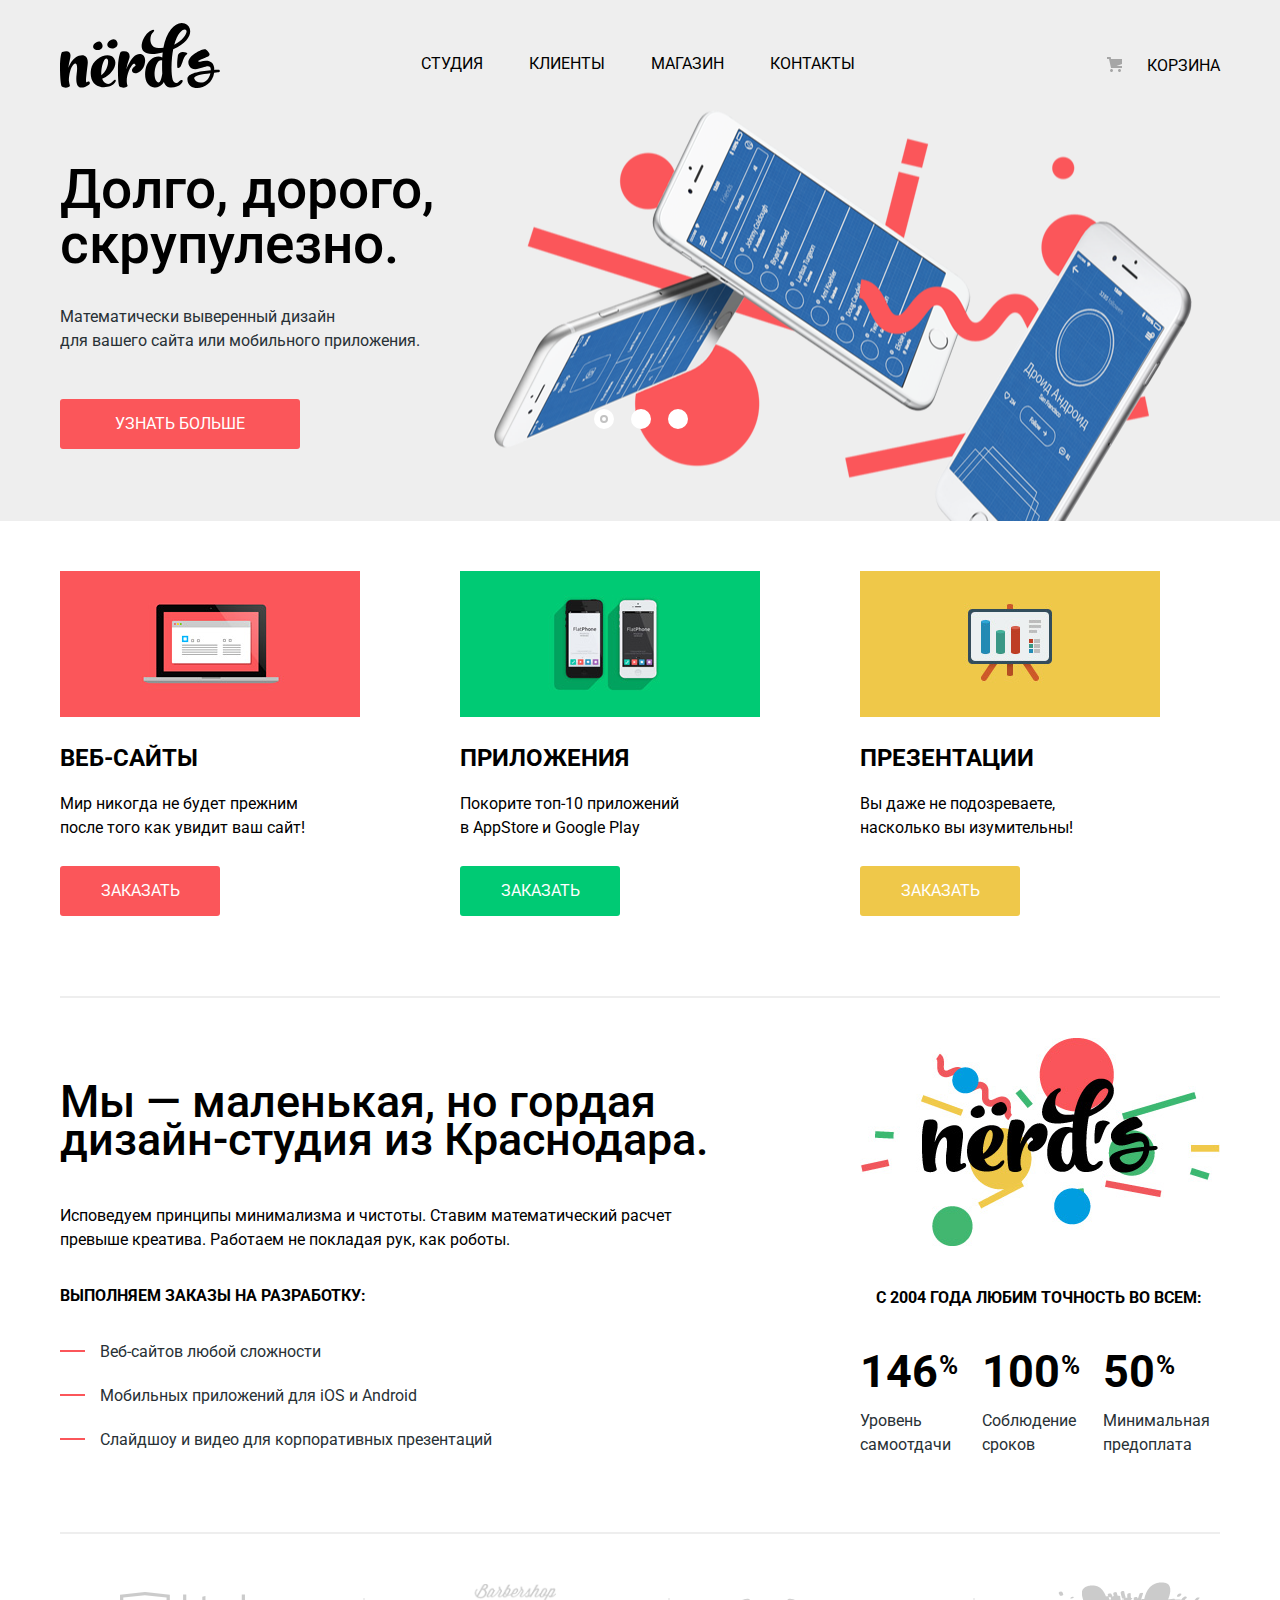
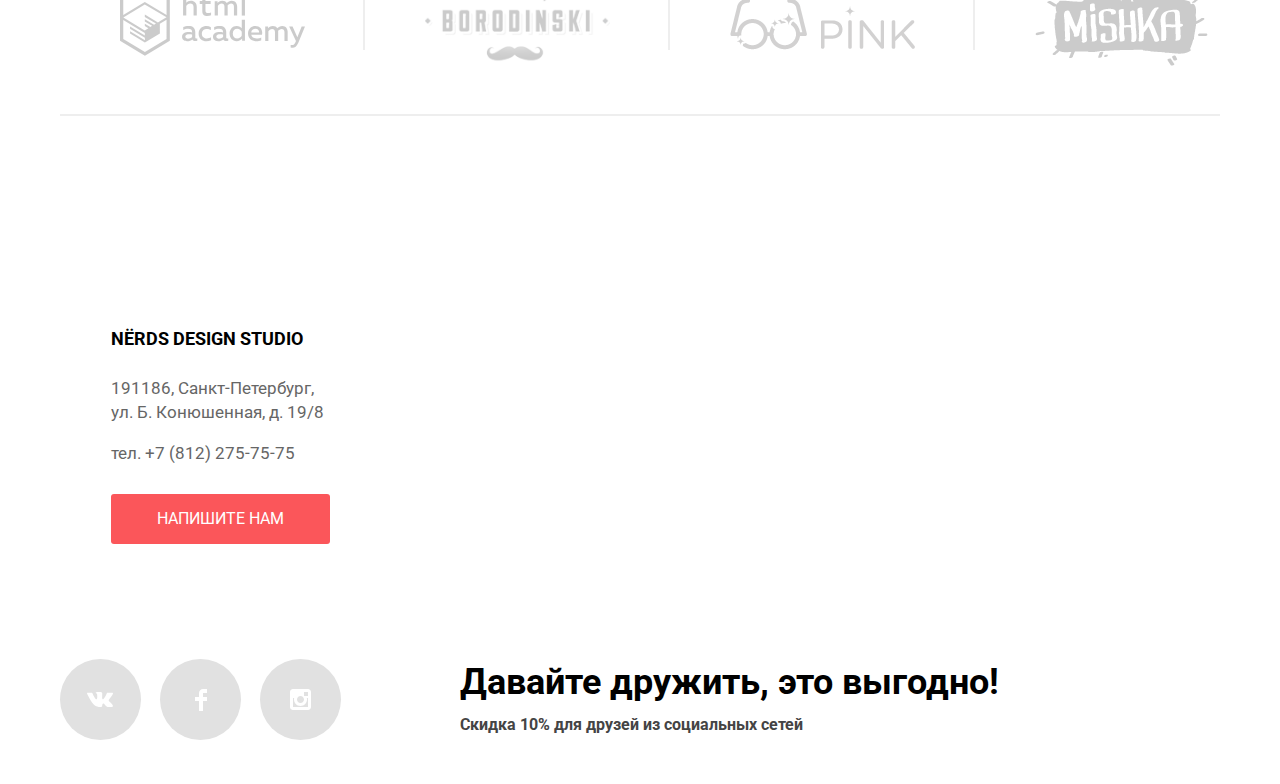
==== index.html @ c296d17d "доп правки" ====
<!DOCTYPE html>
<html class="page" lang="ru">
   <head>
      <meta charset="utf-8">
      <meta name="viewport" content="width=device-width, initial-scale=1.0">
      <title>HTML Academy: Нёрдс</title>
      <link href="https://fonts.googleapis.com/css2?family=Roboto:wght@400;700&display=swap" rel="stylesheet">
      <link href="./css/normalize.css" rel="stylesheet">
      <link href="./css/style.css" rel="stylesheet">
   </head>
   <body class="page-body">
      <main class="main">
         <header class="header">
            <div class="header-wrapper">
               <nav class="main-navigation">
                  <a class="main-navigation-logo">
                  <img src="./img/nerds-logo.svg" width="160" height="65" alt="Логотип nerds">
                  </a>
                  <ul class="main-navigation-list">
                     <li class="main-navigation-list__item"><a href="#">Студия</a></li>
                     <li class="main-navigation-list__item"><a href="#">Клиенты</a></li>
                     <li class="main-navigation-list__item"><a href="catalog.html">Магазин</a></li>
                     <li class="main-navigation-list__item"><a href="#">Контакты</a></li>
                  </ul>
                  <div class="main-navigation-basket">
                     <a class="basket-logo" href="#">Корзина</a>
                  </div>
               </nav>
               <div class="slider">
						<input type="radio" id="btn-1" name="toggle" checked>
						<input type="radio" id="btn-2" name="toggle">
						<input type="radio" id="btn-3" name="toggle">
						<div class="slider-controls">
							<label for="btn-1"></label>
							<label for="btn-2"></label>
							<label for="btn-3"></label>
						</div>
						<div class="slides">
							<div class="slide">
								<div class="slide-text">
									<h1>Долго, дорого, скрупулезно.</h1>
									<p>Математически выверенный дизайн<br>
										для вашего сайта или мобильного приложения.</p>
									<a class="btn" href="#">Узнать больше</a>
								</div>
							</div>
							<div class="slide">
								<div class="slide-text">
									<h1>Любим математику<br> как никто другой</h1>
									<p>Никакого креатива, только математические формулы<br> 
										для расчета идеальных пропорций.</p>
									<a class="btn" href="#">Узнать больше</a>
								</div>
							</div>
							<div class="slide">
								<div class="slide-text">
									<h1>Только ночь, только хардкор</h1>
									<p>Работать днем, как все? Мы против этого.<br>
										Ближе к полуночи работа только начинается.</p>
									<a class="btn" href="#">Узнать больше</a>
								</div>
							</div>
						</div>
					</div>
            </div>
         </header>
         <div class="wrapper wrapper--index">
            <section class="services">
               <div class="services-websites">
                  <img src="./img/illustration-1.png" width="300" height="146" alt="Веб-сайт">
                  <h3 class="web-title">Веб-сайты</h3>
                  <p>Мир никогда не будет прежним<br> после того как увидит ваш сайт!</p>
                  <button class="web-button" type="button">Заказать</button>
               </div>
               <div class="services-applications">
                  <img src="./img/illustration-2.png" width="300" height="146" alt="Мобильное приложение">
                  <h3 class="app-title">Приложения</h3>
                  <p>Покорите топ-10 приложений<br> в AppStore и Google Play</p>
                  <button class="app-button" type="button">Заказать</button>
               </div>
               <div class="services-presentations">
                  <img src="./img/illustration-3.png" width="300" height="146" alt="Презентация">
                  <h3 class="present-title">Презентации</h3>
                  <p>Вы даже не подозреваете,<br> насколько вы изумительны!</p>
                  <button class="present-button" type="button">Заказать</button>
               </div>
            </section>
            <section class="about">
               <div class="about-description">
                  <h3 class="about-description-weare">Мы — маленькая, но гордая<br> дизайн-студия из Краснодара.</h3>
                  <p class="desc-weare-text">Исповедуем принципы минимализма и чистоты. Ставим математический расчет<br>превыше креатива. Работаем
                     не
                     покладая рук, как роботы.
                  </p>
                  <h4 class="about-subtitle">Выполняем заказы на разработку:</h4>
                  <ul class="order">
                     <li>Веб-сайтов любой сложности</li>
                     <li>Мобильных приложений для iOS и Android</li>
                     <li>Слайдшоу и видео для корпоративных презентаций</li>
                  </ul>
               </div>
               <div class="about-stats">
                  <img class="logo" src="./img/nerds-illustration.png" width="360" height="208" alt="Лого Nerds">					
                  <h4 class="accuracy-subtitle">с 2004 года любим точность во всем:</h4>
                  <div class="stats-content">
                     <div>
                        <p>146 <span class="procent">%</span></p>
                        <span class="procent-text">Уровень <br> самоотдачи</span>
                     </div>
                     <div>
                        <p>100 <span class="procent">%</span></p>
                        <span class="procent-text">Соблюдение <br> сроков</span>
                     </div>
                     <div>
                        <p>50 <span class="procent">%</span></p>
                        <span class="procent-text">Минимальная <br> предоплата</span>
                     </div>
                  </div>
               </div>
            </section>
            <section class="customers">
               <div class="customers__item">
                  <a href="https://htmlacademy.ru/intensive/htmlcss">
                  <img src="./img/logo/logo1.svg" width="185" height="64" alt="Academy">
                  </a>
               </div>
               <div class="customers__item">
                  <a href="#">
                  <img src="./img/logo/logo2.svg" width="185" height="80" alt="Borodinskiy">
                  </a>
               </div>
               <div class="customers__item">
                  <a href="#">
                  <img src="./img/logo/logo3.svg" width="185" height="52" alt="Pink">
                  </a>
               </div>
               <div class="customers__item">
                  <a href="#">
                  <img src="./img/logo/logo4.svg" width="173" height="84" alt="Mishka">
                  </a>
               </div>
            </section>
         </div>
         <section class="map_holder">
				<iframe class="map" src="https://www.google.com/maps/embed?pb=!1m18!1m12!1m3!1d1998.6036253002837!2d30.320858715755655!3d59.93871916905462!2m3!1f0!2f0!3f0!3m2!1i1024!2i768!4f13.1!3m3!1m2!1s0x4696310fca145cc1%3A0x42b32648d8238007!2z0JHQvtC70YzRiNCw0Y8g0JrQvtC90Y7RiNC10L3QvdCw0Y8g0YPQuy4sIDE5LzgsINCh0LDQvdC60YIt0J_QtdGC0LXRgNCx0YPRgNCzLCAxOTExODY!5e0!3m2!1sru!2sru!4v1602008952805!5m2!1sru!2sru"
					height="415" style="border:0;" allowfullscreen="" aria-hidden="false"
					tabindex="0"></iframe>
					<div class="info_holder">
						<div class="info_holder_block">
							<div class="our-location-block">
									<div class="our-location-header">
									NЁRDS DESIGN STUDIO
									</div>
								<div class="our-location-description">
									<p>191186, Санкт-Петербург, ул. Б. Конюшенная, д. 19/8</p>
									<a href="+78122757575">тел. +7 (812) 275-75-75</a>
								</div>
									<button class="writeus-button" type="button">Напишите нам</button>
							</div>
						</div>
					</div>		
			</section>
			</main>
         <footer class="footer">
            <div class='footer__inner'>
               <ul class="footer-social">
                  <li>
                     <a class="social-icon" href="#">
                        <svg width="27" height="15" viewBox="0 0 27 15" fill="none">
                           <path
                              d="M16.138 11.51C17.094 11.201 18.318 13.55 19.621 14.449C20.599 15.13 21.348 14.983 21.348 14.983L24.821 14.933C24.821 14.933 26.636 14.821 25.778 13.379C25.707 13.259 25.275 12.31 23.193 10.357C21.016 8.31404 21.311 8.64504 23.932 5.11304C25.529 2.96004 26.168 1.64504 25.968 1.08504C25.776 0.546037 24.603 0.686037 24.603 0.686037L20.69 0.713037C20.309 0.714037 19.986 0.832037 19.839 1.22804C19.836 1.23204 19.218 2.89404 18.394 4.30704C16.653 7.29604 15.958 7.45504 15.67 7.26804C15.009 6.83504 15.176 5.53104 15.176 4.60404C15.176 1.70704 15.608 0.499037 14.33 0.187037C13.903 0.0830374 13.591 0.0150374 12.502 0.00503741C11.11 -0.0159626 9.92797 0.00503743 9.25797 0.334037C8.81297 0.557037 8.47197 1.04604 8.67897 1.07404C8.93897 1.10904 9.52197 1.23404 9.83397 1.66004C10.235 2.21204 10.223 3.44904 10.223 3.44904C10.223 3.44904 10.452 6.86004 9.68297 7.28304C9.15497 7.57304 8.43297 6.98104 6.87997 4.26704C6.08697 2.87904 5.48797 1.34504 5.48797 1.34504C5.48797 1.34504 5.37197 1.06004 5.16197 0.904037C4.91197 0.719037 4.56197 0.660037 4.56197 0.660037L0.84797 0.684037C0.84797 0.684037 0.28997 0.700037 0.0849697 0.946037C-0.0970303 1.16404 0.0699697 1.61404 0.0699697 1.61404C0.0699697 1.61404 2.97897 8.49504 6.27297 11.961C9.29297 15.143 12.725 14.932 12.725 14.932H14.28C14.28 14.932 14.749 14.878 14.989 14.62C15.213 14.38 15.203 13.929 15.203 13.929C15.203 13.929 15.172 11.82 16.138 11.51Z"
                              fill="white" />
                        </svg>
                     </a>
                  </li>
                  <li>
                     <a class="social-icon" href="#">
                        <svg width="12" height="22" viewBox="0 0 12 22" fill="none">
                           <path d="M12 4V0H8C5.79086 0 4 1.79086 4 4V8H0V12H4V22H8V12H12V8H8V4H12Z" fill="white" />
                        </svg>
                     </a>
                  </li>
                  <li>
                     <a class="social-icon" href="#">
                        <svg width="21" height="21" viewBox="0 0 21 21" fill="none">
                           <path fill-rule="evenodd" clip-rule="evenodd"
                              d="M3 0H18C19.65 0 21 1.35 21 3V18C21 19.65 19.65 21 18 21H3C1.35 21 0 19.65 0 18V3C0 1.35 1.35 0 3 0ZM14 10.5C14 8.57 12.43 7 10.5 7C8.57 7 7 8.57 7 10.5C7 12.43 8.57 14 10.5 14C12.43 14 14 12.43 14 10.5ZM3 18V9H4.181C4.0626 9.49127 4.00186 9.99467 4 10.5C4 14.0899 6.91015 17 10.5 17C14.0899 17 17 14.0899 17 10.5C16.9986 9.99464 16.9379 9.49118 16.819 9H18V18H3ZM14 7H18V3H14V7Z"
                              fill="white" />
                        </svg>
                     </a>
                  </li>
               </ul>
               <h4 class="footer-letfriend-title">
                  Давайте дружить, это выгодно!<br>
                  <span class="footer-discount">Скидка 10% для друзей из социальных сетей</span>
               </h4>
            </div>
         </footer>
      
      <div class="modal-holder">
         <section class="modal">
            <h2 class="modal__title">Напишите нам</h2>
            <form class="modal-form" action="#">
               <p class="modal__item">
                  <label for="modal-name">Ваше имя:</label>
                  <input class="name" type="text" id="modal-name" placeholder="Имя Фамилия">
               </p>
               <p class="modal__item">
                  <label for="modal-mail">Ваш email:</label>
                  <input type="email" id="modal-mail" placeholder="email@example.com">
               </p>
               <p class="modal__item">
                  <label for="modal-text" >Текст письма:</label>
                  <textarea class="modal-textarea" name="modaltext" id="modal-text" placeholder="В свободной форме"></textarea>
               </p>
            </form>
            <button class="modalbutton" type="submit">Отправить</button>
            <button class="modal-close" type="button" aria-label="Закрыть"></button>
         </section>
      </div>
   </body>
</html>
---- css/style.css ----
:root {
	--backgroundcolor: #eeeeee;
	--basic-black: #000000;
	--button-text: #ffffff;
	--button-red: #fb565a;
	--button-green: #00ca74;
	--greenbuttonhover-color: #00bc6c;
	--greenbuttonactive-color: #00aa62;
	--button-yellow: #efc84a;
	--yellowbuttonhover-color: #eab534;
	--yellowbuttonactive-color: #e5a722;
	--grid-color: #283136;
	--footerdiscount-color: #444444;
	--circlebackground-color: #e1e1e1;
	--buttormore-red: #e74246;
	--socialicon-red: #d7373b;
	--scalebackground-color: #d7dcdf;
	--toggle-color: #ababab;
	--toggleshadow: #cfcfcf;
	--btnshowhover-color: #dfdfdf;
	--btnshowactive-color: #d5d5d5;
	--paginationbtncurr-color: #dbdbdb;
	--cardblock-color: #4d4d4d;
	--modalborder-color: #d7dcde;
	--ourlocationdesc-color: #666666;
	--cardimghold-color: #dadada;
	--sliderbtn-color:  #c2c2c2;
	--slidebtnactive-color:  #e06366;
}

body {	
	margin: 0;
	padding: 0;
	font-family: "Roboto", Arial, sans-serif;
	font-size: 16px;
	line-height: 24px;
	font-weight: 400;
}

.visually-hidden {
	position: absolute;
	width: 1px;
	height: 1px;
	margin: -1px;
	border: 0;
	padding: 0;
	white-space: nowrap;
	clip-path: inset(100%);
	clip: rect(0 0 0 0);
	overflow: hidden;
}

.main {
	display: grid;
	grid-template-areas:
	"header"
	"content"
	"map"
	"footer";
	grid-template-rows: 521px 1fr 205px 215px;
	
}

.main--catalog {
	grid-template-rows: 355px 1fr 205px 215px;
}

.header {
	grid-area: header;
	background-color: var(--backgroundcolor);
	overflow: hidden;
	padding-top: 22px;
}

.map {
	grid-area: map;
}

.footer {
	grid-area: footer;
	display: flex;
	align-items: center;
}

.footer__inner {
	width: 1160px;
	margin: 0 auto;
	display: flex;
	align-items: center;
}

.header-wrapper {
	width: 1160px;
	margin: 0 auto;
	}

.wrapper {
	grid-area: content;
	width: 1160px;
	margin: 0 auto;
	background: var(--button-text);
}

.wrapper--index {
	width: 1160px;
	padding-top: 50px;
}

.wrapper--catalog {
	padding-top: 34px;
	padding-bottom: 49px;
	width: 1160px;
	margin: 0 auto;
	}

a {
	text-decoration: none;
}

img {  
	height: auto;
}

.main-navigation {
	display: flex;
	align-items: center;
	flex-wrap: wrap;	
	}

.main-navigation-basket .basket-logo {
	position: relative;
	color: var(--basic-black);
}

.main-navigation-logo {
	margin-right: 201px;
	}

.main-navigation-logo:active {
	color: var(--toggle-color);
	opacity: 0.3;
}

.basket-logo::before {
	content: "";
	position: absolute;
	top: 1px;
	left: -40px;
	width: 15px;
	height: 15px;
	background-image: url(../img/cart-icon.svg);
	background-repeat: no-repeat;
	background-position: 0 0;
}

.main-navigation-list {
	display: flex;
	margin: 0;
	padding: 0;
	list-style-type: none;
}

.main-navigation-list__item {
	padding-right: 46px;
	padding-top: 11px;
	}

.main-navigation-list__item.active a:after {
	content: '';
	display: block;
	position: absolute;
	height: 2px;
	background: var(--button-red);
	width: 100%;
	bottom: -22px;
	}

.main-navigation-list a,
.main-navigation-basket {
	font-size: 16px;
	line-height: 30px;
	text-transform: uppercase;
	color: var(--basic-black);
	position: relative;
}

.main-navigation-basket {
	margin-left: auto;	
	padding-top: 15px;
}

.main-navigation-list :hover {
	color: var(--button-red);
}

.main-navigation-basket :hover {
	color: var(--button-red);
}

.services {
	display: flex;
	margin-bottom: 80px;
}

.services-websites,
.services-applications,
.services-presentations {
	margin-right: 100px;
}

.web-title,
.app-title,
.present-title {
	font-size: 24px;
	line-height: 20px;
	text-transform: uppercase;
	font-weight: bold;	
	}

.web-button,
.app-button,
.present-button {
	width: 160px;
	height: 50px;
	border-radius: 3px;
	color: var(--button-text);
	text-transform: uppercase;
	margin-top: 10px;
	}

.web-button {
	background: var(--button-red);
	border: none;
}

.web-button:hover {
	background-color: var(--buttormore-red);
	cursor: pointer;
}

.web-button:active {
	background-color: var(--socialicon-red);
	color: rgba(255, 255, 255, 0.3);
}

.app-button {
	background: var(--button-green);
	border: none;
}

.app-button:hover {
	background-color: var(--greenbuttonhover-color);
	cursor: pointer;
}

.app-button:active {
	background-color: var(--greenbuttonactive-color);
	color: rgba(255, 255, 255, 0.3);
}

.present-button {
	background: var(--button-yellow);
	border: none;
}

.present-button:hover {
	background-color: var(--yellowbuttonhover-color);
	cursor: pointer;
}

.present-button:active {
	background-color: var(--yellowbuttonactive-color);
	color: rgba(255, 255, 255, 0.3);
}

.about {
	width: auto;
	margin: 0 auto;
	display: flex;
	justify-content: space-between;
	margin-bottom: 44px;
	border-top: 2px solid var(--backgroundcolor);
	padding-top: 40px;
}

.about-description-weare {
	font-weight: 500;
	font-size: 45px;
	line-height: 38px;
	width: 650px;
}

.about-description {
	margin-right: 50px;
}

.desc-weare-text {
	margin-bottom: 20px;

}
.about-subtitle {
	text-transform: uppercase;
	font-weight: bold;
	margin: 32px 0;	
}

.order li {
	position: relative;
	list-style: none;
	color: var(--grid-color);
	padding-bottom: 20px;
}

.order li::before {
	content: "";
	position: absolute;
	top: 10px;
	left: -40px;
	width: 25px;
	height: 2px;
	background-color: var(--button-red);
}

.accuracy-subtitle {
	text-transform: uppercase;
	font-weight: bold;
	margin-left: 16px;
	margin-top: 33px;
	padding-bottom: 15px;
}

.procent-text {
	font-size: 16px;
	line-height: 18px;
	color: var(--grid-color);
}

.stats-content {
	display: flex;
	justify-content: space-between;
	padding-right: 10px;
}

.stats-content p {
	margin-bottom: 5px;
	margin-top: 15px;
}

.about-stats {
	margin-left: 50px;
}


.about-stats p {
	font-weight: bold;
	font-size: 45px;
	line-height: 64px;
	
}

.about-stats h4 {
	margin-bottom: 0;
}

.procent {
	font-weight: bold;
	font-size: 26px;
	line-height: 40px;
	margin-left: -10px;
	vertical-align: text-top;
}

.customers {
	height: 180px;
	display: flex;
	justify-content: space-around;
	align-items: center;
	position: relative;
	margin: 0 auto;
	margin-bottom: 80px;
	border-top: 2px solid var(--backgroundcolor);
	border-bottom: 2px solid var(--backgroundcolor);
}

.form-fieldset {
	border: none;
}

.customers__item {
	padding: 17px 60px;
	position: relative;
	flex: 1 0 auto;
}

.customers__item a {
	opacity: 0.2;
	display: flex;
	align-items: center;
	justify-content: center;
}

.customers__item a:hover {
	opacity: 1;
}

.customers__item a:active {
	opacity: 0.1;
}

.customers__item::after {
	content: "";
	display: block;
	width: 2px;
	height: 52px;
	top: 50%;
	right: 0px;
	background-color: var(--backgroundcolor);
	position: absolute;
	transform: translateY(-50%);
}

.customers__item:last-child::after {
	display: none;
}

.map {	
	width: 100%;	
}

.map_holder {
	position: relative;
}

.map_holder a {
	color: var(--ourlocationdesc-color)
}

.info_holder {
	position: absolute;
	left: 0;
	right: 0;
	top: 0;
}

.info_holder_block {
	max-width: 1160px;
	margin: 0 auto;
}

.our-location-block {
	width: 221px;
   text-align: left;
   background-color: var(--button-text);
   position: relative;
   top: 92px;
   left: 0px;
	padding: 39px 51px;	
	}

.our-location-header {
	font-size: 18px;
	color: var(--basic-black);
	font-family: 'roboto','Arial',sans-serif;
	font-weight: bold;
	font-style: normal;
	text-transform: uppercase;
	margin-bottom: 25px;
	}

.our-location-description {
	font-size: 17px;
	color: var(--ourlocationdesc-color);
	font-family: 'roboto','Arial',sans-serif;
	font-weight: normal;
	font-style: normal;
	margin-bottom: 29px;
	}

.writeus-button {
	width: 219px;
	height: 50px;
	background: var(--button-red);
	border-radius: 3px;
	text-transform: uppercase;
	color: var(--button-text);
	border: none;
	cursor: pointer;
}

.writeus-button:hover {
	background-color: var(--buttormore-red);
}

.writeus-button:active {
	background-color: var(--socialicon-red);	
	color: var(--slidebtnactive-color);	
}

.letfriend {
	font-weight: bold;
	font-size: 36px;
	line-height: 36px;
}

.letfriend-content {
	margin-right: 150px;
}

.social-icon {
	width: 81px;
	height: 81px;
	background-color: var(--circlebackground-color);
	display: flex;
	align-items: center;
	justify-content: center;
	border-radius: 50%;
}

.footer-social {
   display: flex;
   flex-wrap: wrap;
   padding: 0;
   justify-content: space-between;
   width: 281px;
   margin-top: 16px;
   margin-right: 119px;
   list-style: none;
}

.social-icon:hover {
	background-color: var(--buttormore-red);
}

.social-icon:active {
	background-color: var(--socialicon-red);
}

.social-icon:active path {
	opacity: 0.3;
}

.footer-letfriend-title {
	font-weight: bold;
	font-size: 36px;
	line-height: 36px;		
	}

.footer-discount {
	font-size: 16px;
	line-height: 22px;
	color: var(--footerdiscount-color);
}

 /* inner page */

.catalog-title {
	margin: 0 auto;
	margin-top: 75px;
	}

.catalog-text {	 
	text-align: center;
	font-weight: 500;
	font-size: 55px;
	line-height: 55px;
	}

.range-controls {
	position: relative;
	height: 41px;
	margin-bottom: 15px;
	padding-top: 39px;
	padding-right: 20px;
	padding-left: 20px;
	background-color: var(--backgroundcolor);
	border-radius: 5px;
}

.range-controls .scale {
	height: 2px;
	background: var(--scalebackground-color);
}

.range-controls .bar {
	width: 70%;
	height: 2px;
	background: var(--button-green);
}

.range-controls .toggle {
	position: absolute;
	top: 31px;
	left: 0;
	width: 4px;
	height: 4px;
	padding: 0;
	border: 8px solid var(--button-text);
	background-color: var(--toggle-color);
	border-radius: 50%;
	box-shadow: 0 2px 1px 0 var(--toggleshadow);
	cursor: pointer;
}

.range-controls .toggle-min {
	left: 18px;
}

.range-controls .toggle-max {
	left: 160px;
}

.price-title {
	margin: 0px;	
	margin-bottom: 47px;
	}

.price-controls {
	display: flex;
	justify-content: space-between;
}

.price-controls label {
	text-transform: uppercase;
	font-family: "Roboto", "Arial", sans-serif;
	font-size: 16px;
}

.price-controls input {
	width: 60px;
	padding: 10px;
	margin-left: 10px;
	text-align: center;
	color: var(--grid-color);
	border: none;
	border-radius: 5px;
	background: var(--backgroundcolor);
	font-family: inherit;
	font-size: inherit;
}

.filter ul {
	padding: 0;
	margin: 0;	
	list-style: none;
	line-height: 18px;
	}

.filter legend {
	margin-bottom: 7px;	
	font-size: 18px;
	font-weight: bold;
	line-height: 30px;
	text-transform: uppercase;
	}

.filter-option {
	padding-left: 41px;
	opacity: 0.4
}

.filter-radio {
	height: 25px;
	display: flex;
	align-items: center;
	margin-bottom: 15px;
}

.filter-radio:last-child {
	margin-bottom: 0px;
}

.filter-checkbox {
	height: 23px;
	display: flex;
	align-items: center;
	margin-bottom: 17px;
	}

.filter-checkbox:last-child {
	margin-bottom: 15px;
	}

.filter-item.filter-item--range {
	margin-bottom: 52px;	
	}

.filter-item.filter-item--radio {
	margin-bottom: 35px;
	margin-left: -14px;
	}

.filter-item.filter-item--checkbox {
	margin-bottom: 23px;
	margin-left: -14px;
	}

.filter-option:hover {
	opacity: 1;
}

.filter-option label {
	position: relative;
	display: block;
	cursor: pointer;
	user-select: none;
}

.filter-input-radio + label::before {
	content: "";
	position: absolute;
	left: -42px;
	top: -5px;
	width: 22px;
	height: 22px;
	border: 3px solid var(--basic-black);
	border-radius: 50%;
}

.filter-input-radio:checked + label::after {
	content: "";
	position: absolute;
	top: 5px;
	left: -32px;
	width: 8px;
	height: 8px;
	background-color: var(--basic-black);
	border-radius: 50%;
}

.filter-input-checkbox + label::before {
	content: "";
	position: absolute;
	left: -41px;
	top: -5px;
	width: 24px;
	height: 23px;
	background-image: url("../img/checkbox-off.svg");
}

.filter-input-checkbox:checked + label::after {
	content: "";
	position: absolute;
	top: -5px;
	left: -40px;
	width: 25px;
	height: 23px;
	background-image: url("../img/checkbox-on.svg");
}

.buttonshow {
	background-color: var(--backgroundcolor);
	color: var(--basic-black);
	width: 260px;
	height: 50px;
	border-radius: 3px;
	text-transform: uppercase;
	border: none;	
}

.buttonshow:hover {
	background-color: var(--btnshowhover-color);
	cursor: pointer;
}

.buttonshow:active {
	background-color: var(--btnshowactive-color);
	color: rgba(0, 0, 0, 0.3);
}

.sort-price {
	display: flex;
	justify-content: space-between;
	margin-bottom: 46px;
	width: 761px;
	}

.sort-title {
	margin: 0;
}

.sort-list {
	font-size: 14px;
	line-height: 18px;
	text-transform: uppercase;
	list-style: none;
	display: flex;
	justify-content: space-between;
	margin: 0;
	padding: 0;
	list-style-type: none;
	width: 360px;
	}

.content {
	display: grid;
	grid-template-columns: 260px 1fr;
}

.content__examples {
	margin-left: 140px;
}

.sort-list__item a {
	font-size: 14px;
	line-height: 18px;
	color: var(--basic-black);
	opacity: 0.3;
	text-transform: uppercase;
}

.current-list-item a {
	opacity: 1;
}

.cards {
	width: 764px;
   display: flex;
   flex-wrap: wrap;
   margin-bottom: 24px;
   justify-content: space-between;
	}

.card {
	position: relative;
   width: 364px;
   height: 652px;
	}

.card__img-holder {
	border: 1px solid var(--cardimghold-color);
   overflow: hidden;
   width: 359px;
   height: 574px;
   border-radius: 0 0 5px 5px;
	}

.card__img {
	width: 100%;
	display: block;
	}

.frame {	 
	width: 360px;
	height: 210px;
	background-color: var(--backgroundcolor);
	position: absolute;
	bottom: 36px;	 
	display: none;
}

.frametitle {
	font-weight: bold;
	font-size: 18px;
	line-height: 30px;
	text-transform: uppercase;
	text-align: center;
	color: var(--basic-black);
}

.frametext {
	color: var(--ourlocationdesc-color);
	font-size: 16px;
	line-height: 18px;
	text-align: center;
}

.framebutton {
	width: 219px;
	height: 50px;
	background: var(--button-red);
	border-radius: 3px;
	text-transform: uppercase;
	color: var(--button-text);	
	cursor: pointer;	 	
	margin: auto;
	text-align: center;	
	position: absolute;
	top: 100px; left: 0; bottom: 0px; right: 0;	    
}

.framebtnprice {
	margin: 13px auto;
}

.framebtnprice:after {
	content: "\20BD";	 
}

.buttonprice {
	font-size: 16px;
	line-height: 18px;
	font-weight: 500;
}

.card:hover {
	cursor: pointer;
}

.card:hover a .card-block {
	opacity: 1;
}

.card:hover a .frame {
	display: block;	
}

.card-block {
	width: 361px;
	height: 40px;
	background-color: var(--cardblock-color);
	opacity: 0.12;
	border-radius: 5px 5px 0 0;
	}

.circle {
	width: 14px;
	height: 14px;
	background-color: var(--button-text);
	border-radius: 50%;
	margin: 13px 3px 0 0;
	display: inline-block;
	vertical-align: baseline;
}

.circle:first-child {
	margin-left: 13px;
}

.pagination-list {
	width: 750px;
	list-style: none;
	display: flex;
	flex-wrap: wrap;
	margin: 0;
	padding: 0;
}

.pagination-list__item {
	width: 50px;
	height: 50px;
	display: flex;
	align-items: center;
	justify-content: center;
	background-color: var(--backgroundcolor);
	margin-right: 11px;
	text-transform: uppercase;
	margin-bottom: 10px;
	cursor: pointer;
	}

.pagination-list__item:last-child {
	width: 260px;
}

.pagination-list__item a {
	text-transform: uppercase;
	color: var(--basic-black);
}

.pagination-list__item:hover {
	background-color: var(--btnshowhover-color);
}

.pagination-list__item:active {
	background-color: var(--btnshowactive-color);
}

.current-item {
	background-color: var(--button-text);
	outline: 3px solid var(--paginationbtncurr-color);
	outline-offset: -2px;
	cursor: text;
}

.current-item:hover {
	background-color: var(--button-text);
}

.modal-holder {
	position: fixed;
	top: 0;
	left: 0;
	right: 0;
	bottom: 0; 
	display: none;
}

.modal {
	background-color: var(--button-text);
	width: 960px;
	height: 590px;
	margin: auto;
	border: 1px solid var(--basic-black);
	box-shadow: 0 30px 50px rgba(0, 0, 0, 0.7);
	position: relative;  
}

.modal-form {
	padding: 0 100px;
	display: flex;
	flex-wrap: wrap;
	justify-content: space-between;  
}

.modal-form input {
	width: 360px;
	height: 50px;
	padding-top: 16px;
	padding-right: 14px;
	padding-bottom: 16px;
	padding-left: 16px;
	border: 2px solid var(--modalborder-color);
	border-radius: 3px;
	box-sizing: border-box;
}

.modal__item label {
	display: block;
	padding-bottom: 10px;
	font-weight: bold;
}

.modal-textarea {
	width: 760px;
	height: 120px;
	border: 2px solid var(--modalborder-color);
	border-radius: 3px;
	padding-top: 16px;
	padding-right: 414px;
	padding-bottom: 84px;
	padding-left: 16px;
	box-sizing: border-box;
	margin-bottom: 30px;
}

.modal__title {
	padding-left: 100px;
	padding-top: 20px;
	font-size: 45px;
	line-height: 52.73px;
	font-weight: 700;
}

.modalbutton {
	background-color: var(--button-red);
	width: 259px;
	height: 50px;
	border-radius: 3px;
	color: var(--button-text);
	border: none;
	margin-left: 100px;
	margin-bottom: 85px;
	cursor: pointer;
}

.modal-close {
	position: absolute;
	top: 78px;
	right: 90px;
	width: 21px;
	height: 21px;
	background-color: transparent;
	border: 0;
	cursor: pointer;
	opacity: 0.3;
}

.modal-close::before,
.modal-close::after {
	content: "";
	position: absolute;
	top: 10px;
	left: 2px;
	width: 19px;
	height: 3px;
	background-color: var(--button-red);  
}

.modal-close::before {
	transform: rotate(45deg);
}

.modal-close::after {
	transform: rotate(-45deg);
}

.modal-close:hover {
	opacity: 1;
}

.modal-close:active {
	opacity: 0.1;
}

.slider{
	position: relative;
	width: 1160px;
	height: 426px;
	margin: 0 auto;
}

.slider input[type=radio] {
	position: absolute;
	opacity: 0;
}

.slider-controls {
	position: absolute;
	bottom: 102px;
	left: 583px;
	width: 200px;
	height: 10px;
	margin-left: -96px;
	text-align: center;
	z-index: 1000;
}

.slider-controls label {
	display: inline-block;
	width: 14px;
	height: 14px;
	margin-right: 13px;
	background: var(--button-text);
	border: 3px solid var(--button-text);
	vertical-align: top;
	border-radius: 50%;
	cursor: pointer;
	position: relative;
}

#btn-1:checked ~ .slider-controls label[for="btn-1"]:before {
	content: "";
	width: 4px;
	height: 4px;
	border-radius: 50%;
	position: absolute;
	top: 3px;
	left: 3px;
	border: 2px solid var(--sliderbtn-color);
}

#btn-2:checked ~ .slider-controls label[for="btn-2"]:before {
	content: "";
	width: 4px;
	height: 4px;
	border-radius: 50%;
	position: absolute;
	top: 3px;
	left: 3px;
	border: 2px solid var(--sliderbtn-color);
}

#btn-3:checked ~ .slider-controls label[for="btn-3"]:before {
	content: "";
	width: 4px;
	height: 4px;
	border-radius: 50%;
	position: absolute;
	top: 3px;
	left: 3px;
	border: 2px solid var(--sliderbtn-color);
}

.slide {
	position: absolute;
	top: 0;
	left: 0;
	width: 100%;
	height: 100%;
	overflow: hidden;
}

.slide-text {
	width: 530px;
	padding: 30px 0;
	color: var(--grid-color);
}

.slide-title {
	font-size: 36px;
	line-height: 1;
	font-weight: bold;
	color: var(--basic-black);
}

.slide .btn {
	display: block;
	width: 240px;
	height: 50px;
	background-color: var(--button-red);
	text-transform: uppercase;
	color: var(--button-text);
	font-family: "Roboto", Arial, sans-serif;
	font-weight: normal;
	font-style: normal;
	border: none;
	border-radius: 3px;
	cursor: pointer;
	outline: none;
	text-align: center;
	text-decoration: none;
	line-height: 50px;
	font-size: 16px;
}

.slide .btn:hover {
	background-color: var(--buttormore-red);
}

.slide .btn:active {
	background-color: var(--socialicon-red);
	border: none;
	color: var(--slidebtnactive-color);
}

.slide h1 {
	font-size: 55px;
	font-family: "Roboto", Arial, sans-serif;
	font-style: normal;
	font-weight: 500;
	line-height: 55px;
	color: var(--basic-black);
	margin-bottom: 33px;
}

.slide-text p {
	font-size: 16px;
	font-family: "Roboto", Arial, sans-serif;
	font-style: normal;
	font-weight: normal;
	line-height: 24px;
	color: var(--grid-color);
	margin-bottom: 46px;
}

.slide:nth-child(1) {
	background: url(../img/nerds-index-slide1.png) no-repeat right;	
}

.slide:nth-child(2) {
	background: url(../img/nerds-index-slide2.png) no-repeat right;
}

.slide:nth-child(3) {
	background: url(../img/nerds-index-slide3.png) no-repeat right;
}

.slide {
	display:none;
}

#btn-1:checked ~ .slides .slide:nth-child(1) { 
	display: block;
}

#btn-2:checked ~ .slides .slide:nth-child(2) { 
	display: block;
}

#btn-3:checked ~ .slides .slide:nth-child(3) { 
	display: block;
}
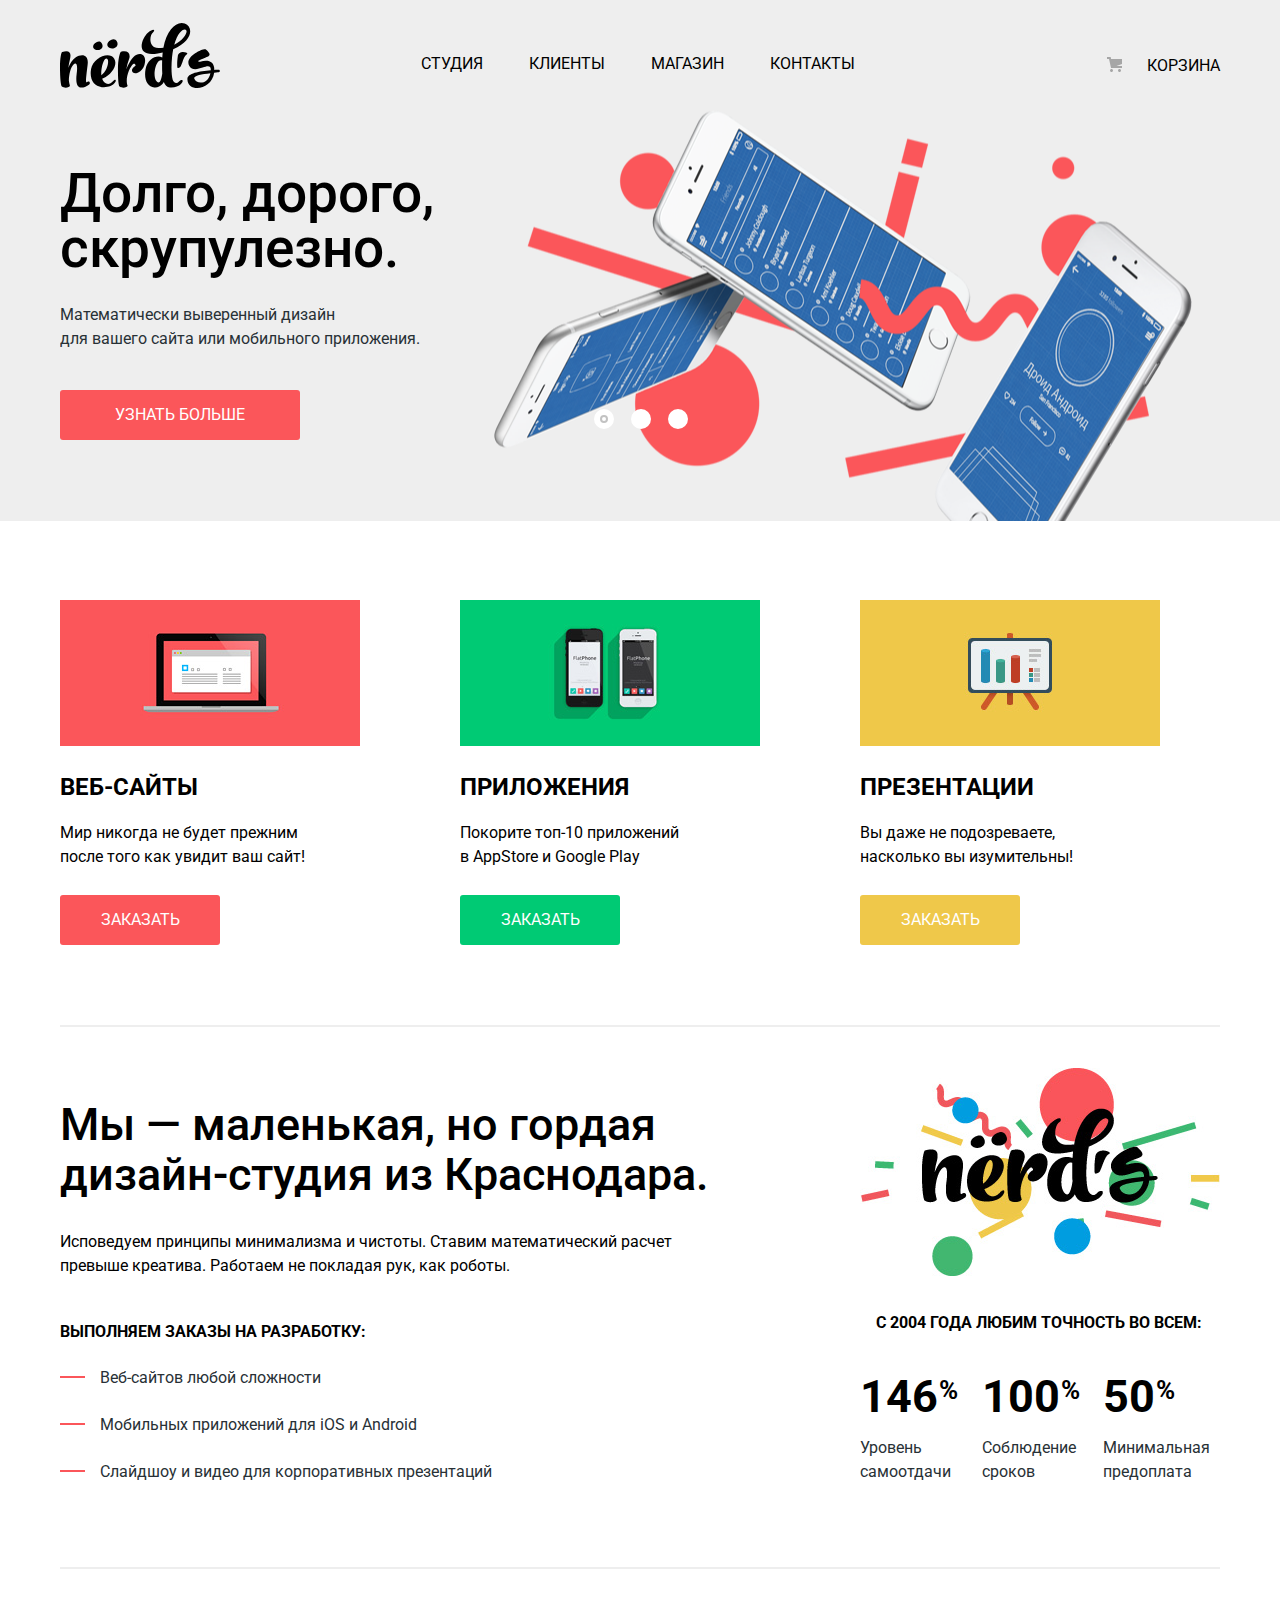
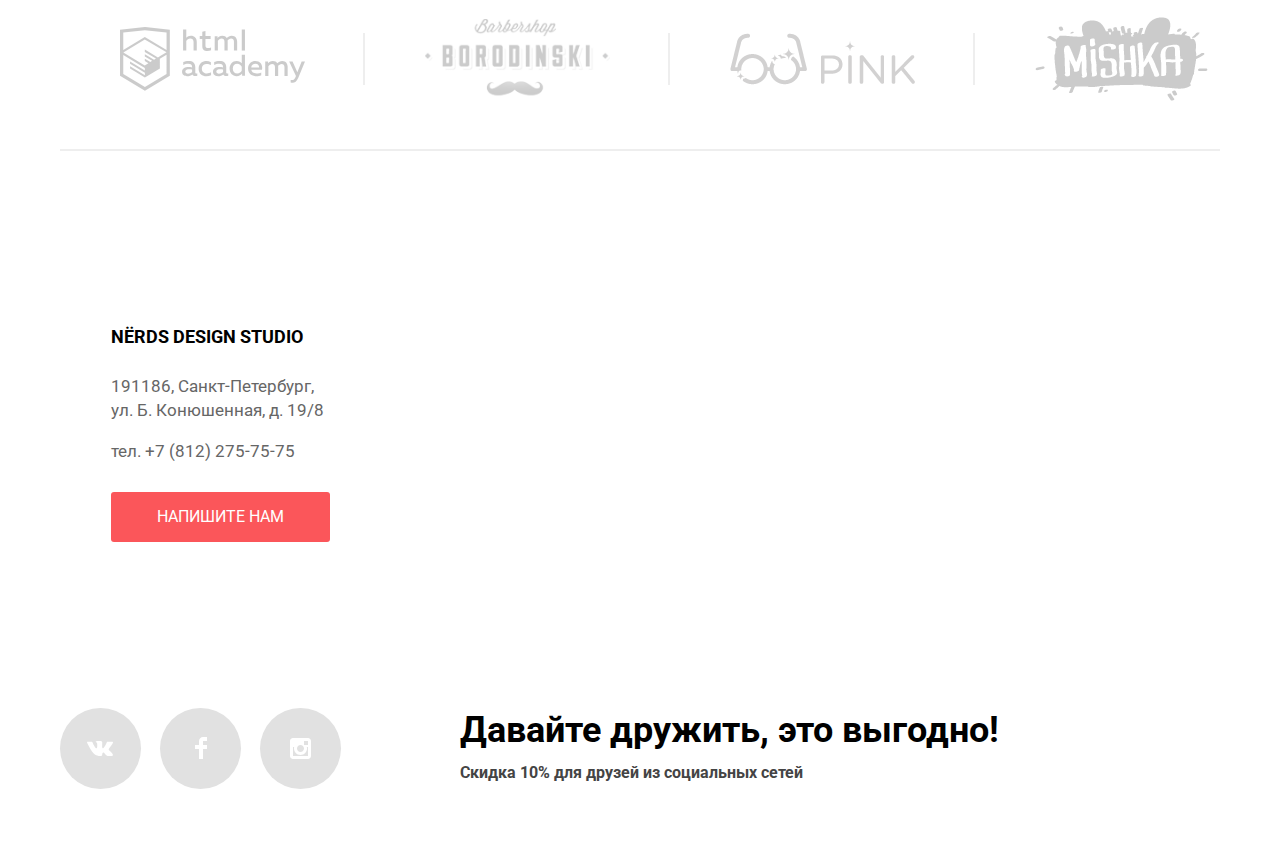
==== commit a591730f: "еще правки" ====
--- a/index.html
+++ b/index.html
@@ -1,98 +1,121 @@
 <!DOCTYPE html>
 <html class="page" lang="ru">
    <head>
-      <meta charset="utf-8">
-      <meta name="viewport" content="width=device-width, initial-scale=1.0">
+      <meta charset="utf-8" />
+      <meta name="viewport" content="width=device-width, initial-scale=1.0" />
       <title>HTML Academy: Нёрдс</title>
-      <link href="https://fonts.googleapis.com/css2?family=Roboto:wght@400;700&display=swap" rel="stylesheet">
-      <link href="./css/normalize.css" rel="stylesheet">
-      <link href="./css/style.css" rel="stylesheet">
+      <link href="https://fonts.googleapis.com/css2?family=Roboto:wght@400;700&display=swap" rel="stylesheet" />
+      <link href="./css/normalize.css" rel="stylesheet" />
+      <link href="./css/style.css" rel="stylesheet" />
    </head>
    <body class="page-body">
       <main class="main">
          <header class="header">
             <div class="header-wrapper">
-               <nav class="main-navigation">
+               <div class="main-navigation">
                   <a class="main-navigation-logo">
-                  <img src="./img/nerds-logo.svg" width="160" height="65" alt="Логотип nerds">
-                  </a>
-                  <ul class="main-navigation-list">
-                     <li class="main-navigation-list__item"><a href="#">Студия</a></li>
-                     <li class="main-navigation-list__item"><a href="#">Клиенты</a></li>
-                     <li class="main-navigation-list__item"><a href="catalog.html">Магазин</a></li>
-                     <li class="main-navigation-list__item"><a href="#">Контакты</a></li>
-                  </ul>
+                     <img src="./img/nerds-logo.svg" width="160" height="65" alt="Логотип nerds" />
+                  </a>
+                  <nav>
+                     <ul class="main-navigation-list">
+                        <li class="main-navigation-list__item"><a href="#">Студия</a></li>
+                        <li class="main-navigation-list__item"><a href="#">Клиенты</a></li>
+                        <li class="main-navigation-list__item"><a href="catalog.html">Магазин</a></li>
+                        <li class="main-navigation-list__item"><a href="#">Контакты</a></li>
+                     </ul>
+                  </nav>
                   <div class="main-navigation-basket">
                      <a class="basket-logo" href="#">Корзина</a>
                   </div>
-               </nav>
+               </div>
                <div class="slider">
-						<input type="radio" id="btn-1" name="toggle" checked>
-						<input type="radio" id="btn-2" name="toggle">
-						<input type="radio" id="btn-3" name="toggle">
-						<div class="slider-controls">
-							<label for="btn-1"></label>
-							<label for="btn-2"></label>
-							<label for="btn-3"></label>
-						</div>
-						<div class="slides">
-							<div class="slide">
-								<div class="slide-text">
-									<h1>Долго, дорого, скрупулезно.</h1>
-									<p>Математически выверенный дизайн<br>
-										для вашего сайта или мобильного приложения.</p>
-									<a class="btn" href="#">Узнать больше</a>
-								</div>
-							</div>
-							<div class="slide">
-								<div class="slide-text">
-									<h1>Любим математику<br> как никто другой</h1>
-									<p>Никакого креатива, только математические формулы<br> 
-										для расчета идеальных пропорций.</p>
-									<a class="btn" href="#">Узнать больше</a>
-								</div>
-							</div>
-							<div class="slide">
-								<div class="slide-text">
-									<h1>Только ночь, только хардкор</h1>
-									<p>Работать днем, как все? Мы против этого.<br>
-										Ближе к полуночи работа только начинается.</p>
-									<a class="btn" href="#">Узнать больше</a>
-								</div>
-							</div>
-						</div>
-					</div>
+                  <input type="radio" id="btn-1" name="toggle" checked />
+                  <input type="radio" id="btn-2" name="toggle" />
+                  <input type="radio" id="btn-3" name="toggle" />
+                  <div class="slider-controls">
+                     <label for="btn-1"></label>
+                     <label for="btn-2"></label>
+                     <label for="btn-3"></label>
+                  </div>
+                  <div class="slides">
+                     <div class="slide">
+                        <div class="slide-text">
+                           <h2>Долго, дорого, скрупулезно.</h2>
+                           <p>
+                              Математически выверенный дизайн<br />
+                              для вашего сайта или мобильного приложения.
+                           </p>
+                           <a class="btn" href="#">Узнать больше</a>
+                        </div>
+                     </div>
+                     <div class="slide">
+                        <div class="slide-text">
+                           <h2>
+                              Любим математику<br />
+                              как никто другой
+                           </h2>
+                           <p>
+                              Никакого креатива, только математические формулы<br />
+                              для расчета идеальных пропорций.
+                           </p>
+                           <a class="btn" href="#">Узнать больше</a>
+                        </div>
+                     </div>
+                     <div class="slide">
+                        <div class="slide-text">
+                           <h2>Только ночь, только хардкор</h2>
+                           <p>
+                              Работать днем, как все? Мы против этого.<br />
+                              Ближе к полуночи работа только начинается.
+                           </p>
+                           <a class="btn" href="#">Узнать больше</a>
+                        </div>
+                     </div>
+                  </div>
+               </div>
             </div>
          </header>
          <div class="wrapper wrapper--index">
             <section class="services">
                <div class="services-websites">
-                  <img src="./img/illustration-1.png" width="300" height="146" alt="Веб-сайт">
+                  <img src="./img/illustration-1.png" width="300" height="146" alt="Веб-сайт" />
                   <h3 class="web-title">Веб-сайты</h3>
-                  <p>Мир никогда не будет прежним<br> после того как увидит ваш сайт!</p>
-                  <button class="web-button" type="button">Заказать</button>
+                  <p>
+                     Мир никогда не будет прежним<br />
+                     после того как увидит ваш сайт!
+                  </p>
+                  <a class="web-button" type="button">Заказать</a>
                </div>
                <div class="services-applications">
-                  <img src="./img/illustration-2.png" width="300" height="146" alt="Мобильное приложение">
+                  <img src="./img/illustration-2.png" width="300" height="146" alt="Мобильное приложение" />
                   <h3 class="app-title">Приложения</h3>
-                  <p>Покорите топ-10 приложений<br> в AppStore и Google Play</p>
-                  <button class="app-button" type="button">Заказать</button>
+                  <p>
+                     Покорите топ-10 приложений<br />
+                     в AppStore и Google Play
+                  </p>
+                  <a class="app-button" type="button">Заказать</a>
                </div>
                <div class="services-presentations">
-                  <img src="./img/illustration-3.png" width="300" height="146" alt="Презентация">
+                  <img src="./img/illustration-3.png" width="300" height="146" alt="Презентация" />
                   <h3 class="present-title">Презентации</h3>
-                  <p>Вы даже не подозреваете,<br> насколько вы изумительны!</p>
-                  <button class="present-button" type="button">Заказать</button>
+                  <p>
+                     Вы даже не подозреваете,<br />
+                     насколько вы изумительны!
+                  </p>
+                  <a class="present-button" type="button">Заказать</a>
                </div>
             </section>
             <section class="about">
                <div class="about-description">
-                  <h3 class="about-description-weare">Мы — маленькая, но гордая<br> дизайн-студия из Краснодара.</h3>
-                  <p class="desc-weare-text">Исповедуем принципы минимализма и чистоты. Ставим математический расчет<br>превыше креатива. Работаем
-                     не
-                     покладая рук, как роботы.
-                  </p>
-                  <h4 class="about-subtitle">Выполняем заказы на разработку:</h4>
+                  <h3 class="about-description-weare">
+                     Мы — маленькая, но гордая<br />
+                     дизайн-студия из Краснодара.
+                  </h3>
+                  <p class="desc-weare-text">
+                     Исповедуем принципы минимализма и чистоты. Ставим математический расчет<br />
+                     превыше креатива. Работаем не покладая рук, как роботы.
+                  </p>
+                  <p class="about-subtitle">Выполняем заказы на разработку:</p>
                   <ul class="order">
                      <li>Веб-сайтов любой сложности</li>
                      <li>Мобильных приложений для iOS и Android</li>
@@ -100,20 +123,29 @@
                   </ul>
                </div>
                <div class="about-stats">
-                  <img class="logo" src="./img/nerds-illustration.png" width="360" height="208" alt="Лого Nerds">					
+                  <img class="logo" src="./img/nerds-illustration.png" width="360" height="208" alt="Лого Nerds" />
                   <h4 class="accuracy-subtitle">с 2004 года любим точность во всем:</h4>
                   <div class="stats-content">
                      <div>
                         <p>146 <span class="procent">%</span></p>
-                        <span class="procent-text">Уровень <br> самоотдачи</span>
+                        <span class="procent-text">
+                           Уровень <br />
+                           самоотдачи
+                        </span>
                      </div>
                      <div>
                         <p>100 <span class="procent">%</span></p>
-                        <span class="procent-text">Соблюдение <br> сроков</span>
+                        <span class="procent-text">
+                           Соблюдение <br />
+                           сроков
+                        </span>
                      </div>
                      <div>
                         <p>50 <span class="procent">%</span></p>
-                        <span class="procent-text">Минимальная <br> предоплата</span>
+                        <span class="procent-text">
+                           Минимальная <br />
+                           предоплата
+                        </span>
                      </div>
                   </div>
                </div>
@@ -121,96 +153,105 @@
             <section class="customers">
                <div class="customers__item">
                   <a href="https://htmlacademy.ru/intensive/htmlcss">
-                  <img src="./img/logo/logo1.svg" width="185" height="64" alt="Academy">
+                     <img src="./img/logo/logo1.svg" width="185" height="64" alt="Academy" />
                   </a>
                </div>
                <div class="customers__item">
                   <a href="#">
-                  <img src="./img/logo/logo2.svg" width="185" height="80" alt="Borodinskiy">
+                     <img src="./img/logo/logo2.svg" width="185" height="80" alt="Borodinskiy" />
                   </a>
                </div>
                <div class="customers__item">
                   <a href="#">
-                  <img src="./img/logo/logo3.svg" width="185" height="52" alt="Pink">
+                     <img src="./img/logo/logo3.svg" width="185" height="52" alt="Pink" />
                   </a>
                </div>
                <div class="customers__item">
                   <a href="#">
-                  <img src="./img/logo/logo4.svg" width="173" height="84" alt="Mishka">
+                     <img src="./img/logo/logo4.svg" width="173" height="84" alt="Mishka" />
                   </a>
                </div>
             </section>
          </div>
          <section class="map_holder">
-				<iframe class="map" src="https://www.google.com/maps/embed?pb=!1m18!1m12!1m3!1d1998.6036253002837!2d30.320858715755655!3d59.93871916905462!2m3!1f0!2f0!3f0!3m2!1i1024!2i768!4f13.1!3m3!1m2!1s0x4696310fca145cc1%3A0x42b32648d8238007!2z0JHQvtC70YzRiNCw0Y8g0JrQvtC90Y7RiNC10L3QvdCw0Y8g0YPQuy4sIDE5LzgsINCh0LDQvdC60YIt0J_QtdGC0LXRgNCx0YPRgNCzLCAxOTExODY!5e0!3m2!1sru!2sru!4v1602008952805!5m2!1sru!2sru"
-					height="415" style="border:0;" allowfullscreen="" aria-hidden="false"
-					tabindex="0"></iframe>
-					<div class="info_holder">
-						<div class="info_holder_block">
-							<div class="our-location-block">
-									<div class="our-location-header">
-									NЁRDS DESIGN STUDIO
-									</div>
-								<div class="our-location-description">
-									<p>191186, Санкт-Петербург, ул. Б. Конюшенная, д. 19/8</p>
-									<a href="+78122757575">тел. +7 (812) 275-75-75</a>
-								</div>
-									<button class="writeus-button" type="button">Напишите нам</button>
-							</div>
-						</div>
-					</div>		
-			</section>
-			</main>
-         <footer class="footer">
-            <div class='footer__inner'>
-               <ul class="footer-social">
-                  <li>
-                     <a class="social-icon" href="#">
-                        <svg width="27" height="15" viewBox="0 0 27 15" fill="none">
-                           <path
-                              d="M16.138 11.51C17.094 11.201 18.318 13.55 19.621 14.449C20.599 15.13 21.348 14.983 21.348 14.983L24.821 14.933C24.821 14.933 26.636 14.821 25.778 13.379C25.707 13.259 25.275 12.31 23.193 10.357C21.016 8.31404 21.311 8.64504 23.932 5.11304C25.529 2.96004 26.168 1.64504 25.968 1.08504C25.776 0.546037 24.603 0.686037 24.603 0.686037L20.69 0.713037C20.309 0.714037 19.986 0.832037 19.839 1.22804C19.836 1.23204 19.218 2.89404 18.394 4.30704C16.653 7.29604 15.958 7.45504 15.67 7.26804C15.009 6.83504 15.176 5.53104 15.176 4.60404C15.176 1.70704 15.608 0.499037 14.33 0.187037C13.903 0.0830374 13.591 0.0150374 12.502 0.00503741C11.11 -0.0159626 9.92797 0.00503743 9.25797 0.334037C8.81297 0.557037 8.47197 1.04604 8.67897 1.07404C8.93897 1.10904 9.52197 1.23404 9.83397 1.66004C10.235 2.21204 10.223 3.44904 10.223 3.44904C10.223 3.44904 10.452 6.86004 9.68297 7.28304C9.15497 7.57304 8.43297 6.98104 6.87997 4.26704C6.08697 2.87904 5.48797 1.34504 5.48797 1.34504C5.48797 1.34504 5.37197 1.06004 5.16197 0.904037C4.91197 0.719037 4.56197 0.660037 4.56197 0.660037L0.84797 0.684037C0.84797 0.684037 0.28997 0.700037 0.0849697 0.946037C-0.0970303 1.16404 0.0699697 1.61404 0.0699697 1.61404C0.0699697 1.61404 2.97897 8.49504 6.27297 11.961C9.29297 15.143 12.725 14.932 12.725 14.932H14.28C14.28 14.932 14.749 14.878 14.989 14.62C15.213 14.38 15.203 13.929 15.203 13.929C15.203 13.929 15.172 11.82 16.138 11.51Z"
-                              fill="white" />
-                        </svg>
-                     </a>
-                  </li>
-                  <li>
-                     <a class="social-icon" href="#">
-                        <svg width="12" height="22" viewBox="0 0 12 22" fill="none">
-                           <path d="M12 4V0H8C5.79086 0 4 1.79086 4 4V8H0V12H4V22H8V12H12V8H8V4H12Z" fill="white" />
-                        </svg>
-                     </a>
-                  </li>
-                  <li>
-                     <a class="social-icon" href="#">
-                        <svg width="21" height="21" viewBox="0 0 21 21" fill="none">
-                           <path fill-rule="evenodd" clip-rule="evenodd"
-                              d="M3 0H18C19.65 0 21 1.35 21 3V18C21 19.65 19.65 21 18 21H3C1.35 21 0 19.65 0 18V3C0 1.35 1.35 0 3 0ZM14 10.5C14 8.57 12.43 7 10.5 7C8.57 7 7 8.57 7 10.5C7 12.43 8.57 14 10.5 14C12.43 14 14 12.43 14 10.5ZM3 18V9H4.181C4.0626 9.49127 4.00186 9.99467 4 10.5C4 14.0899 6.91015 17 10.5 17C14.0899 17 17 14.0899 17 10.5C16.9986 9.99464 16.9379 9.49118 16.819 9H18V18H3ZM14 7H18V3H14V7Z"
-                              fill="white" />
-                        </svg>
-                     </a>
-                  </li>
-               </ul>
-               <h4 class="footer-letfriend-title">
-                  Давайте дружить, это выгодно!<br>
-                  <span class="footer-discount">Скидка 10% для друзей из социальных сетей</span>
-               </h4>
+            <iframe
+               class="map"
+               src="https://www.google.com/maps/embed?pb=!1m18!1m12!1m3!1d1998.6036253002837!2d30.320858715755655!3d59.93871916905462!2m3!1f0!2f0!3f0!3m2!1i1024!2i768!4f13.1!3m3!1m2!1s0x4696310fca145cc1%3A0x42b32648d8238007!2z0JHQvtC70YzRiNCw0Y8g0JrQvtC90Y7RiNC10L3QvdCw0Y8g0YPQuy4sIDE5LzgsINCh0LDQvdC60YIt0J_QtdGC0LXRgNCx0YPRgNCzLCAxOTExODY!5e0!3m2!1sru!2sru!4v1602008952805!5m2!1sru!2sru"
+               height="415"
+               style="border: 0;"
+               allowfullscreen=""
+               aria-hidden="false"
+               tabindex="0"
+            ></iframe>
+            <div class="info_holder">
+               <div class="info_holder_block">
+                  <div class="our-location-block">
+                     <h3 class="our-location-header">
+                        NЁRDS DESIGN STUDIO
+                     </h3>
+                     <div class="our-location-description">
+                        <p>191186, Санкт-Петербург, ул. Б. Конюшенная, д. 19/8</p>
+                        <a href="+78122757575">тел. +7 (812) 275-75-75</a>
+                     </div>
+                     <a class="writeus-button">Напишите нам</a>
+                  </div>
+               </div>
             </div>
-         </footer>
-      
+         </section>
+      </main>
+      <footer class="footer">
+         <div class="footer__inner">
+            <ul class="footer-social">
+               <li>
+                  <a class="social-icon" href="#">
+                     <svg width="27" height="15" viewBox="0 0 27 15" fill="none">
+                        <path
+                           d="M16.138 11.51C17.094 11.201 18.318 13.55 19.621 14.449C20.599 15.13 21.348 14.983 21.348 14.983L24.821 14.933C24.821 14.933 26.636 14.821 25.778 13.379C25.707 13.259 25.275 12.31 23.193 10.357C21.016 8.31404 21.311 8.64504 23.932 5.11304C25.529 2.96004 26.168 1.64504 25.968 1.08504C25.776 0.546037 24.603 0.686037 24.603 0.686037L20.69 0.713037C20.309 0.714037 19.986 0.832037 19.839 1.22804C19.836 1.23204 19.218 2.89404 18.394 4.30704C16.653 7.29604 15.958 7.45504 15.67 7.26804C15.009 6.83504 15.176 5.53104 15.176 4.60404C15.176 1.70704 15.608 0.499037 14.33 0.187037C13.903 0.0830374 13.591 0.0150374 12.502 0.00503741C11.11 -0.0159626 9.92797 0.00503743 9.25797 0.334037C8.81297 0.557037 8.47197 1.04604 8.67897 1.07404C8.93897 1.10904 9.52197 1.23404 9.83397 1.66004C10.235 2.21204 10.223 3.44904 10.223 3.44904C10.223 3.44904 10.452 6.86004 9.68297 7.28304C9.15497 7.57304 8.43297 6.98104 6.87997 4.26704C6.08697 2.87904 5.48797 1.34504 5.48797 1.34504C5.48797 1.34504 5.37197 1.06004 5.16197 0.904037C4.91197 0.719037 4.56197 0.660037 4.56197 0.660037L0.84797 0.684037C0.84797 0.684037 0.28997 0.700037 0.0849697 0.946037C-0.0970303 1.16404 0.0699697 1.61404 0.0699697 1.61404C0.0699697 1.61404 2.97897 8.49504 6.27297 11.961C9.29297 15.143 12.725 14.932 12.725 14.932H14.28C14.28 14.932 14.749 14.878 14.989 14.62C15.213 14.38 15.203 13.929 15.203 13.929C15.203 13.929 15.172 11.82 16.138 11.51Z"
+                           fill="white"
+                        />
+                     </svg>
+                  </a>
+               </li>
+               <li>
+                  <a class="social-icon" href="#">
+                     <svg width="12" height="22" viewBox="0 0 12 22" fill="none">
+                        <path d="M12 4V0H8C5.79086 0 4 1.79086 4 4V8H0V12H4V22H8V12H12V8H8V4H12Z" fill="white" />
+                     </svg>
+                  </a>
+               </li>
+               <li>
+                  <a class="social-icon" href="#">
+                     <svg width="21" height="21" viewBox="0 0 21 21" fill="none">
+                        <path
+                           fill-rule="evenodd"
+                           clip-rule="evenodd"
+                           d="M3 0H18C19.65 0 21 1.35 21 3V18C21 19.65 19.65 21 18 21H3C1.35 21 0 19.65 0 18V3C0 1.35 1.35 0 3 0ZM14 10.5C14 8.57 12.43 7 10.5 7C8.57 7 7 8.57 7 10.5C7 12.43 8.57 14 10.5 14C12.43 14 14 12.43 14 10.5ZM3 18V9H4.181C4.0626 9.49127 4.00186 9.99467 4 10.5C4 14.0899 6.91015 17 10.5 17C14.0899 17 17 14.0899 17 10.5C16.9986 9.99464 16.9379 9.49118 16.819 9H18V18H3ZM14 7H18V3H14V7Z"
+                           fill="white"
+                        />
+                     </svg>
+                  </a>
+               </li>
+            </ul>
+            <p class="footer-letfriend-title">
+               Давайте дружить, это выгодно!<br />
+               <span class="footer-discount">Скидка 10% для друзей из социальных сетей</span>
+            </p>
+         </div>
+      </footer>
       <div class="modal-holder">
          <section class="modal">
             <h2 class="modal__title">Напишите нам</h2>
             <form class="modal-form" action="#">
                <p class="modal__item">
                   <label for="modal-name">Ваше имя:</label>
-                  <input class="name" type="text" id="modal-name" placeholder="Имя Фамилия">
+                  <input class="name" type="text" id="modal-name" placeholder="Имя Фамилия" />
                </p>
                <p class="modal__item">
                   <label for="modal-mail">Ваш email:</label>
-                  <input type="email" id="modal-mail" placeholder="email@example.com">
+                  <input type="email" id="modal-mail" placeholder="email@example.com" />
                </p>
                <p class="modal__item">
-                  <label for="modal-text" >Текст письма:</label>
+                  <label for="modal-text">Текст письма:</label>
                   <textarea class="modal-textarea" name="modaltext" id="modal-text" placeholder="В свободной форме"></textarea>
                </p>
             </form>
@@ -219,4 +260,4 @@
          </section>
       </div>
    </body>
-</html>+</html>
--- a/css/style.css
+++ b/css/style.css
@@ -31,7 +31,7 @@
 body {	
 	margin: 0;
 	padding: 0;
-	font-family: "Roboto", Arial, sans-serif;
+	font-family: "Roboto", "Arial", sans-serif;   
 	font-size: 16px;
 	line-height: 24px;
 	font-weight: 400;
@@ -84,6 +84,7 @@
 
 .footer__inner {
 	width: 1160px;
+	padding: 25px 20px;
 	margin: 0 auto;
 	display: flex;
 	align-items: center;
@@ -91,6 +92,7 @@
 
 .header-wrapper {
 	width: 1160px;
+	padding: 0 20px;
 	margin: 0 auto;
 	}
 
@@ -98,20 +100,25 @@
 	grid-area: content;
 	width: 1160px;
 	margin: 0 auto;
+	padding: 0 20px;
 	background: var(--button-text);
 }
 
 .wrapper--index {
 	width: 1160px;
-	padding-top: 50px;
+	padding-top: 79px;
+	padding-left: 20px;
+	padding-right: 20px;
 }
 
 .wrapper--catalog {
 	padding-top: 34px;
 	padding-bottom: 49px;
 	width: 1160px;
+	padding-left: 20px;
+	padding-right: 20px;
 	margin: 0 auto;
-	}
+}
 
 a {
 	text-decoration: none;
@@ -125,7 +132,7 @@
 	display: flex;
 	align-items: center;
 	flex-wrap: wrap;	
-	}
+}
 
 .main-navigation-basket .basket-logo {
 	position: relative;
@@ -226,6 +233,8 @@
 	color: var(--button-text);
 	text-transform: uppercase;
 	margin-top: 10px;
+	text-align: center;
+	line-height: 50px;
 	}
 
 .web-button {
@@ -280,14 +289,15 @@
 	justify-content: space-between;
 	margin-bottom: 44px;
 	border-top: 2px solid var(--backgroundcolor);
-	padding-top: 40px;
+	padding-top: 28px;
 }
 
 .about-description-weare {
 	font-weight: 500;
 	font-size: 45px;
-	line-height: 38px;
+	line-height: 50px;
 	width: 650px;
+	margin-bottom: 30px;
 }
 
 .about-description {
@@ -295,20 +305,20 @@
 }
 
 .desc-weare-text {
-	margin-bottom: 20px;
+	margin-bottom: 42px;
 
 }
 .about-subtitle {
 	text-transform: uppercase;
 	font-weight: bold;
-	margin: 32px 0;	
+	margin: 22px 0;	
 }
 
 .order li {
 	position: relative;
 	list-style: none;
 	color: var(--grid-color);
-	padding-bottom: 20px;
+	padding-bottom: 23px;
 }
 
 .order li::before {
@@ -321,12 +331,14 @@
 	background-color: var(--button-red);
 }
 
-.accuracy-subtitle {
+.accuracy-subtitle{
 	text-transform: uppercase;
 	font-weight: bold;
 	margin-left: 16px;
-	margin-top: 33px;
-	padding-bottom: 15px;
+	margin-top: 28px;
+	margin-bottom: 15px;
+	font-size: 16px;
+	line-height: 24px;
 }
 
 .procent-text {
@@ -348,18 +360,14 @@
 
 .about-stats {
 	margin-left: 50px;
-}
-
+	margin-top: 13px;
+}
 
 .about-stats p {
 	font-weight: bold;
 	font-size: 45px;
 	line-height: 64px;
-	
-}
-
-.about-stats h4 {
-	margin-bottom: 0;
+	margin-bottom: 7px;
 }
 
 .procent {
@@ -445,6 +453,7 @@
 .info_holder_block {
 	max-width: 1160px;
 	margin: 0 auto;
+	padding: 0 20px;
 }
 
 .our-location-block {
@@ -452,31 +461,13 @@
    text-align: left;
    background-color: var(--button-text);
    position: relative;
-   top: 92px;
+   top: 37px;
    left: 0px;
 	padding: 39px 51px;	
 	}
 
-.our-location-header {
-	font-size: 18px;
-	color: var(--basic-black);
-	font-family: 'roboto','Arial',sans-serif;
-	font-weight: bold;
-	font-style: normal;
-	text-transform: uppercase;
-	margin-bottom: 25px;
-	}
-
-.our-location-description {
-	font-size: 17px;
-	color: var(--ourlocationdesc-color);
-	font-family: 'roboto','Arial',sans-serif;
-	font-weight: normal;
-	font-style: normal;
-	margin-bottom: 29px;
-	}
-
-.writeus-button {
+.our-location-block .writeus-button {
+	display: block;
 	width: 219px;
 	height: 50px;
 	background: var(--button-red);
@@ -484,8 +475,32 @@
 	text-transform: uppercase;
 	color: var(--button-text);
 	border: none;
+	outline: none;
 	cursor: pointer;
-}
+	text-align: center;
+	text-decoration: none;
+	line-height: 50px;
+	font-size: 16px;
+}
+
+.our-location-header {
+	font-size: 18px;
+	color: var(--basic-black);
+	font-family: "Roboto", "Arial", sans-serif;
+	font-weight: bold;
+	font-style: normal;
+	text-transform: uppercase;
+	margin-bottom: 25px;
+	}
+
+.our-location-description {
+	font-size: 17px;
+	color: var(--ourlocationdesc-color);
+	font-family: "Roboto", "Arial", sans-serif;
+	font-weight: normal;
+	font-style: normal;
+	margin-bottom: 29px;
+	}
 
 .writeus-button:hover {
 	background-color: var(--buttormore-red);
@@ -772,7 +787,7 @@
 	justify-content: space-between;
 	margin-bottom: 46px;
 	width: 761px;
-	}
+}
 
 .sort-title {
 	margin: 0;
@@ -789,7 +804,7 @@
 	padding: 0;
 	list-style-type: none;
 	width: 360px;
-	}
+}
 
 .content {
 	display: grid;
@@ -910,7 +925,7 @@
 	background-color: var(--cardblock-color);
 	opacity: 0.12;
 	border-radius: 5px 5px 0 0;
-	}
+}
 
 .circle {
 	width: 14px;
@@ -946,7 +961,7 @@
 	text-transform: uppercase;
 	margin-bottom: 10px;
 	cursor: pointer;
-	}
+}
 
 .pagination-list__item:last-child {
 	width: 260px;
@@ -1172,7 +1187,7 @@
 
 .slide-text {
 	width: 530px;
-	padding: 30px 0;
+	padding: 25px 0;
 	color: var(--grid-color);
 }
 
@@ -1190,7 +1205,7 @@
 	background-color: var(--button-red);
 	text-transform: uppercase;
 	color: var(--button-text);
-	font-family: "Roboto", Arial, sans-serif;
+	font-family: "Roboto", "Arial", sans-serif;
 	font-weight: normal;
 	font-style: normal;
 	border: none;
@@ -1213,24 +1228,24 @@
 	color: var(--slidebtnactive-color);
 }
 
-.slide h1 {
+.slide h2 {
 	font-size: 55px;
-	font-family: "Roboto", Arial, sans-serif;
+	font-family: "Roboto", "Arial", sans-serif;
 	font-style: normal;
 	font-weight: 500;
 	line-height: 55px;
 	color: var(--basic-black);
-	margin-bottom: 33px;
+	margin-bottom: 27px;
 }
 
 .slide-text p {
 	font-size: 16px;
-	font-family: "Roboto", Arial, sans-serif;
+	font-family: "Roboto", "Arial", sans-serif;
 	font-style: normal;
 	font-weight: normal;
 	line-height: 24px;
 	color: var(--grid-color);
-	margin-bottom: 46px;
+	margin-bottom: 39px;
 }
 
 .slide:nth-child(1) {
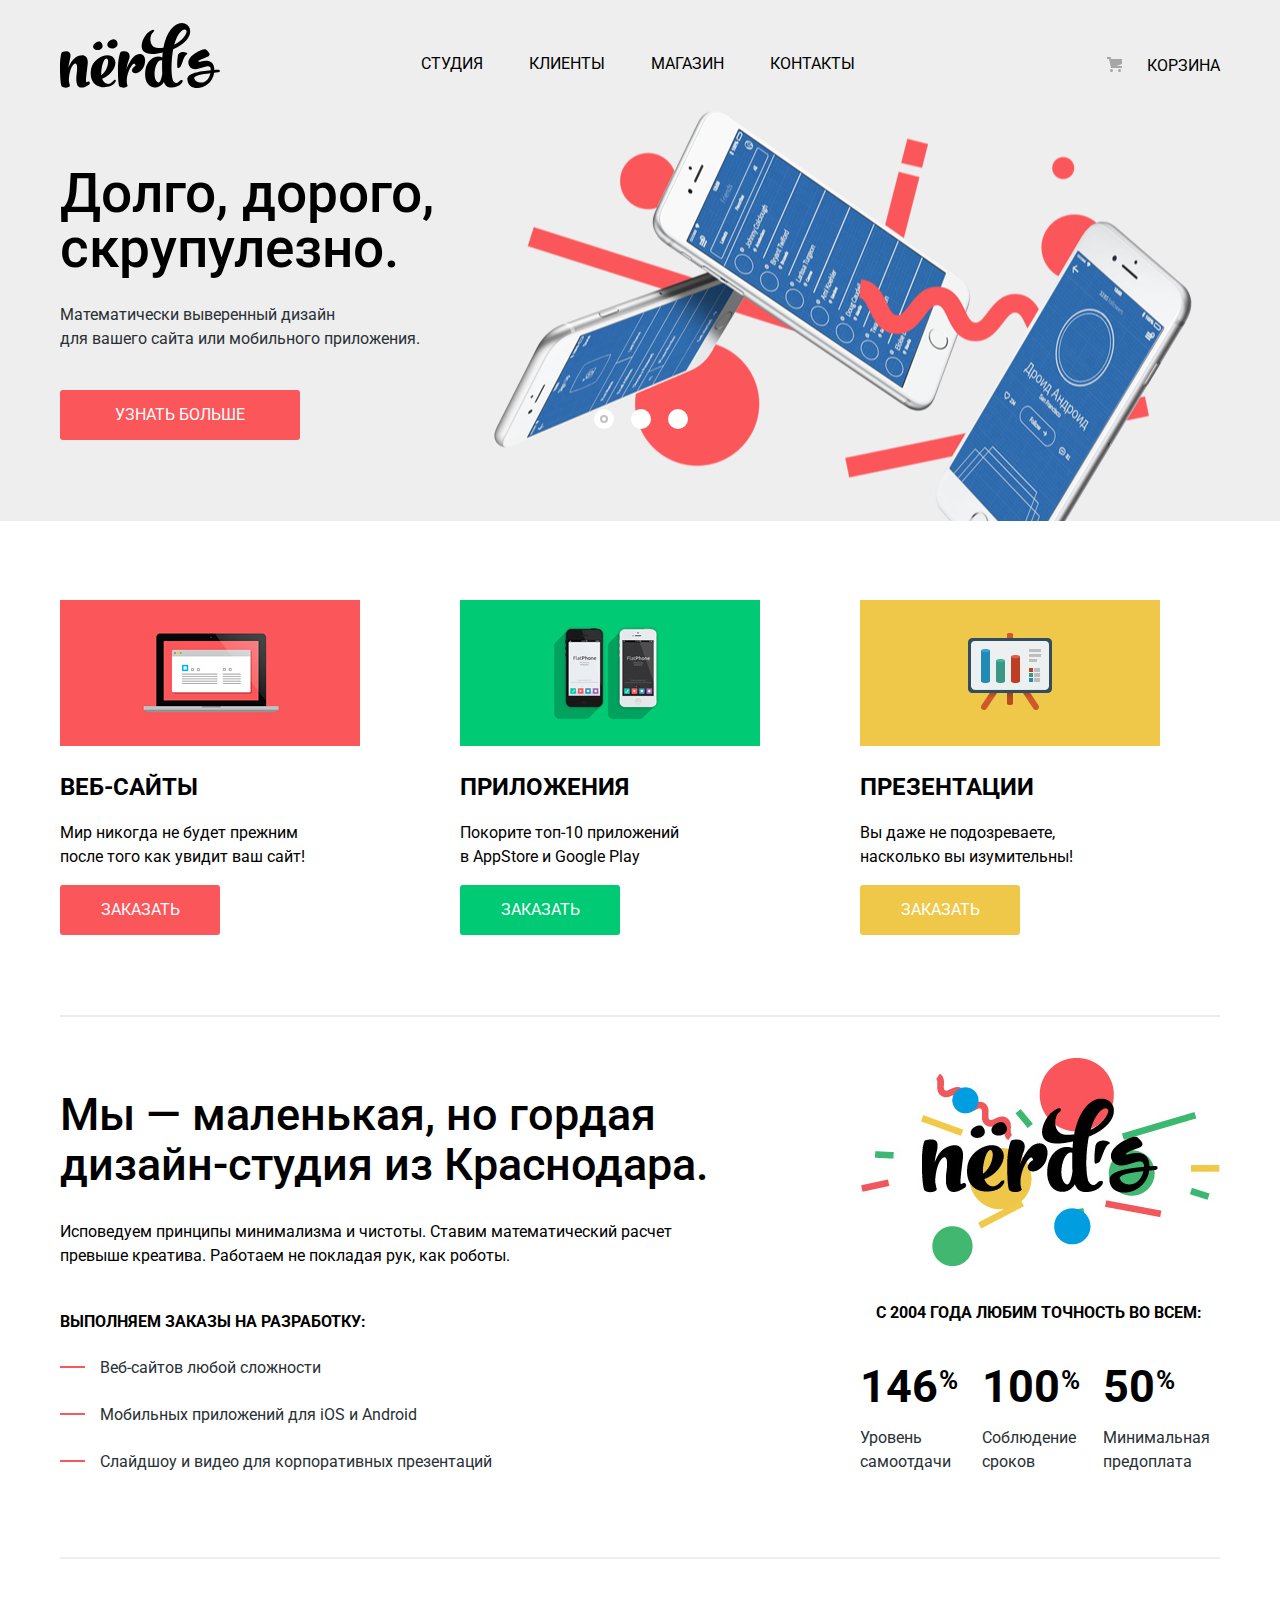
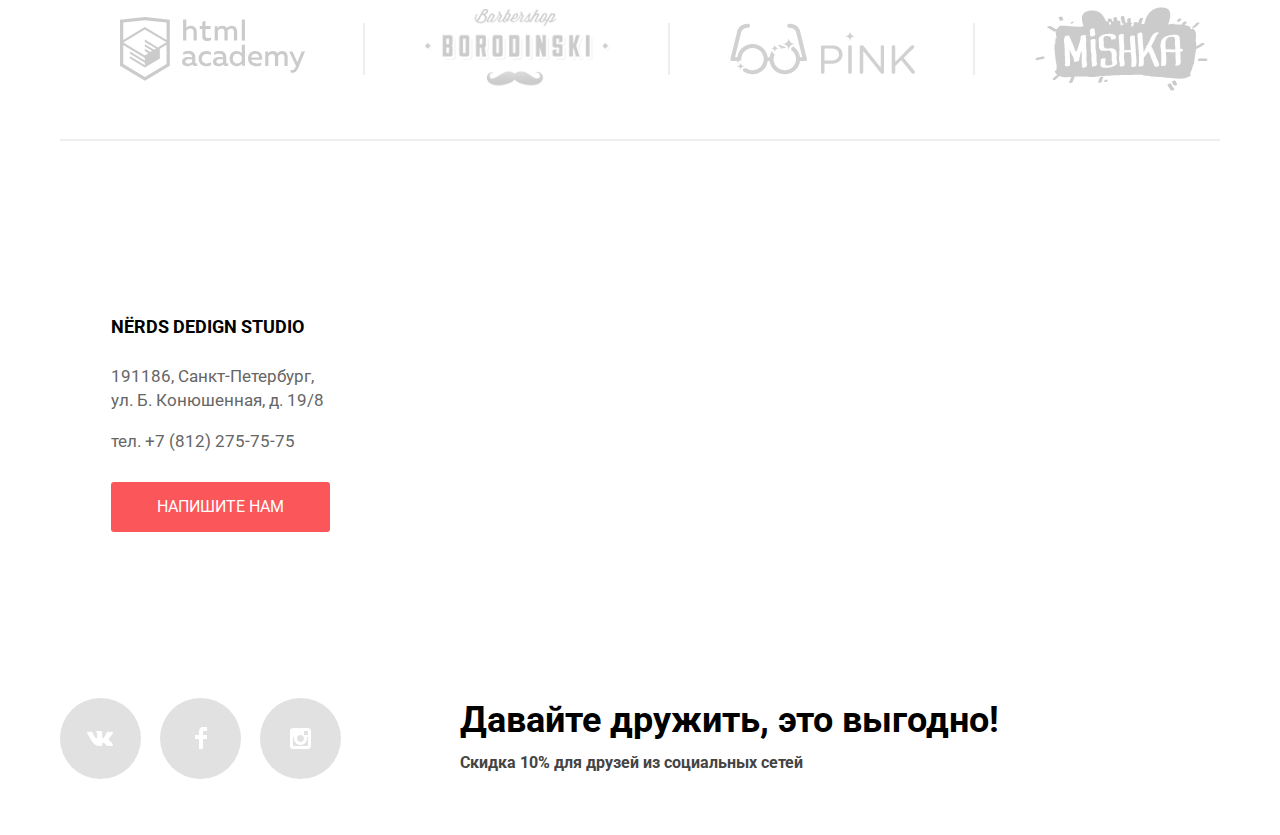
==== commit a0dfd6a2: "доп правки 2" ====
--- a/index.html
+++ b/index.html
@@ -2,7 +2,7 @@
 <html class="page" lang="ru">
    <head>
       <meta charset="utf-8" />
-      <meta name="viewport" content="width=device-width, initial-scale=1.0" />
+      <meta name="viewport" content="width=device-width, initial-scale=1.0">
       <title>HTML Academy: Нёрдс</title>
       <link href="https://fonts.googleapis.com/css2?family=Roboto:wght@400;700&display=swap" rel="stylesheet" />
       <link href="./css/normalize.css" rel="stylesheet" />
@@ -14,14 +14,22 @@
             <div class="header-wrapper">
                <div class="main-navigation">
                   <a class="main-navigation-logo">
-                     <img src="./img/nerds-logo.svg" width="160" height="65" alt="Логотип nerds" />
+                     <img src="./img/nerds-logo.svg" width="160" height="65" alt="Логотип nerds">
                   </a>
                   <nav>
                      <ul class="main-navigation-list">
-                        <li class="main-navigation-list__item"><a href="#">Студия</a></li>
-                        <li class="main-navigation-list__item"><a href="#">Клиенты</a></li>
-                        <li class="main-navigation-list__item"><a href="catalog.html">Магазин</a></li>
-                        <li class="main-navigation-list__item"><a href="#">Контакты</a></li>
+                        <li class="main-navigation-list__item">
+									<a href="#">Студия</a>
+								</li>
+                        <li class="main-navigation-list__item">
+									<a href="#">Клиенты</a>
+								</li>
+                        <li class="main-navigation-list__item">
+									<a href="catalog.html">Магазин</a>
+								</li>
+                        <li class="main-navigation-list__item">
+									<a href="#">Контакты</a>
+								</li>
                      </ul>
                   </nav>
                   <div class="main-navigation-basket">
@@ -29,9 +37,9 @@
                   </div>
                </div>
                <div class="slider">
-                  <input type="radio" id="btn-1" name="toggle" checked />
-                  <input type="radio" id="btn-2" name="toggle" />
-                  <input type="radio" id="btn-3" name="toggle" />
+                  <input type="radio" id="btn-1" name="toggle" checked>
+                  <input type="radio" id="btn-2" name="toggle">
+                  <input type="radio" id="btn-3" name="toggle">
                   <div class="slider-controls">
                      <label for="btn-1"></label>
                      <label for="btn-2"></label>
@@ -42,7 +50,7 @@
                         <div class="slide-text">
                            <h2>Долго, дорого, скрупулезно.</h2>
                            <p>
-                              Математически выверенный дизайн<br />
+                              Математически выверенный дизайн<br>
                               для вашего сайта или мобильного приложения.
                            </p>
                            <a class="btn" href="#">Узнать больше</a>
@@ -51,11 +59,11 @@
                      <div class="slide">
                         <div class="slide-text">
                            <h2>
-                              Любим математику<br />
+                              Любим математику<br>
                               как никто другой
                            </h2>
                            <p>
-                              Никакого креатива, только математические формулы<br />
+                              Никакого креатива, только математические формулы<br>
                               для расчета идеальных пропорций.
                            </p>
                            <a class="btn" href="#">Узнать больше</a>
@@ -65,7 +73,7 @@
                         <div class="slide-text">
                            <h2>Только ночь, только хардкор</h2>
                            <p>
-                              Работать днем, как все? Мы против этого.<br />
+                              Работать днем, как все? Мы против этого.<br>
                               Ближе к полуночи работа только начинается.
                            </p>
                            <a class="btn" href="#">Узнать больше</a>
@@ -78,37 +86,37 @@
          <div class="wrapper wrapper--index">
             <section class="services">
                <div class="services-websites">
-                  <img src="./img/illustration-1.png" width="300" height="146" alt="Веб-сайт" />
+                  <img src="./img/illustration-1.png" width="300" height="146" alt="Веб-сайт">
                   <h3 class="web-title">Веб-сайты</h3>
                   <p>
-                     Мир никогда не будет прежним<br />
+                     Мир никогда не будет прежним<br>
                      после того как увидит ваш сайт!
                   </p>
-                  <a class="web-button" type="button">Заказать</a>
+                  <a class="web-button" href="#">Заказать</a>
                </div>
                <div class="services-applications">
-                  <img src="./img/illustration-2.png" width="300" height="146" alt="Мобильное приложение" />
+                  <img src="./img/illustration-2.png" width="300" height="146" alt="Мобильное приложение">
                   <h3 class="app-title">Приложения</h3>
                   <p>
-                     Покорите топ-10 приложений<br />
+                     Покорите топ-10 приложений<br>
                      в AppStore и Google Play
                   </p>
-                  <a class="app-button" type="button">Заказать</a>
+                  <a class="app-button" href="#">Заказать</a>
                </div>
                <div class="services-presentations">
-                  <img src="./img/illustration-3.png" width="300" height="146" alt="Презентация" />
+                  <img src="./img/illustration-3.png" width="300" height="146" alt="Презентация">
                   <h3 class="present-title">Презентации</h3>
                   <p>
-                     Вы даже не подозреваете,<br />
+                     Вы даже не подозреваете,<br>
                      насколько вы изумительны!
                   </p>
-                  <a class="present-button" type="button">Заказать</a>
+                  <a class="present-button" href="#">Заказать</a>
                </div>
             </section>
             <section class="about">
                <div class="about-description">
                   <h3 class="about-description-weare">
-                     Мы — маленькая, но гордая<br />
+                     Мы — маленькая, но гордая<br>
                      дизайн-студия из Краснодара.
                   </h3>
                   <p class="desc-weare-text">
@@ -129,21 +137,21 @@
                      <div>
                         <p>146 <span class="procent">%</span></p>
                         <span class="procent-text">
-                           Уровень <br />
+                           Уровень <br>
                            самоотдачи
                         </span>
                      </div>
                      <div>
                         <p>100 <span class="procent">%</span></p>
                         <span class="procent-text">
-                           Соблюдение <br />
+                           Соблюдение <br>
                            сроков
                         </span>
                      </div>
                      <div>
                         <p>50 <span class="procent">%</span></p>
                         <span class="procent-text">
-                           Минимальная <br />
+                           Минимальная <br>
                            предоплата
                         </span>
                      </div>
@@ -153,45 +161,37 @@
             <section class="customers">
                <div class="customers__item">
                   <a href="https://htmlacademy.ru/intensive/htmlcss">
-                     <img src="./img/logo/logo1.svg" width="185" height="64" alt="Academy" />
+                     <img src="./img/logo/logo1.svg" width="185" height="64" alt="Academy">
                   </a>
                </div>
                <div class="customers__item">
                   <a href="#">
-                     <img src="./img/logo/logo2.svg" width="185" height="80" alt="Borodinskiy" />
+                     <img src="./img/logo/logo2.svg" width="185" height="80" alt="Borodinskiy">
                   </a>
                </div>
                <div class="customers__item">
                   <a href="#">
-                     <img src="./img/logo/logo3.svg" width="185" height="52" alt="Pink" />
+                     <img src="./img/logo/logo3.svg" width="185" height="52" alt="Pink">
                   </a>
                </div>
                <div class="customers__item">
                   <a href="#">
-                     <img src="./img/logo/logo4.svg" width="173" height="84" alt="Mishka" />
+                     <img src="./img/logo/logo4.svg" width="173" height="84" alt="Mishka">
                   </a>
                </div>
             </section>
          </div>
          <section class="map_holder">
-            <iframe
-               class="map"
-               src="https://www.google.com/maps/embed?pb=!1m18!1m12!1m3!1d1998.6036253002837!2d30.320858715755655!3d59.93871916905462!2m3!1f0!2f0!3f0!3m2!1i1024!2i768!4f13.1!3m3!1m2!1s0x4696310fca145cc1%3A0x42b32648d8238007!2z0JHQvtC70YzRiNCw0Y8g0JrQvtC90Y7RiNC10L3QvdCw0Y8g0YPQuy4sIDE5LzgsINCh0LDQvdC60YIt0J_QtdGC0LXRgNCx0YPRgNCzLCAxOTExODY!5e0!3m2!1sru!2sru!4v1602008952805!5m2!1sru!2sru"
-               height="415"
-               style="border: 0;"
-               allowfullscreen=""
-               aria-hidden="false"
-               tabindex="0"
-            ></iframe>
+            <iframe class="map" src="https://www.google.com/maps/embed?pb=!1m18!1m12!1m3!1d1998.6036253002837!2d30.320858715755655!3d59.93871916905462!2m3!1f0!2f0!3f0!3m2!1i1024!2i768!4f13.1!3m3!1m2!1s0x4696310fca145cc1%3A0x42b32648d8238007!2z0JHQvtC70YzRiNCw0Y8g0JrQvtC90Y7RiNC10L3QvdCw0Y8g0YPQuy4sIDE5LzgsINCh0LDQvdC60YIt0J_QtdGC0LXRgNCx0YPRgNCzLCAxOTExODY!5e0!3m2!1sru!2sru!4v1602008952805!5m2!1sru!2sru" height="415" style="border: 0;" allowfullscreen="" aria-hidden="false" tabindex="0"></iframe>
             <div class="info_holder">
                <div class="info_holder_block">
                   <div class="our-location-block">
                      <h3 class="our-location-header">
-                        NЁRDS DESIGN STUDIO
+                        Nёrds Dedign Studio
                      </h3>
                      <div class="our-location-description">
                         <p>191186, Санкт-Петербург, ул. Б. Конюшенная, д. 19/8</p>
-                        <a href="+78122757575">тел. +7 (812) 275-75-75</a>
+                        <a href="tel:+78122757575">тел. +7 (812) 275-75-75</a>
                      </div>
                      <a class="writeus-button">Напишите нам</a>
                   </div>
--- a/css/style.css
+++ b/css/style.css
@@ -222,11 +222,12 @@
 	line-height: 20px;
 	text-transform: uppercase;
 	font-weight: bold;	
-	}
+}
 
 .web-button,
 .app-button,
 .present-button {
+	display: block;
 	width: 160px;
 	height: 50px;
 	border-radius: 3px;
@@ -235,7 +236,7 @@
 	margin-top: 10px;
 	text-align: center;
 	line-height: 50px;
-	}
+}
 
 .web-button {
 	background: var(--button-red);
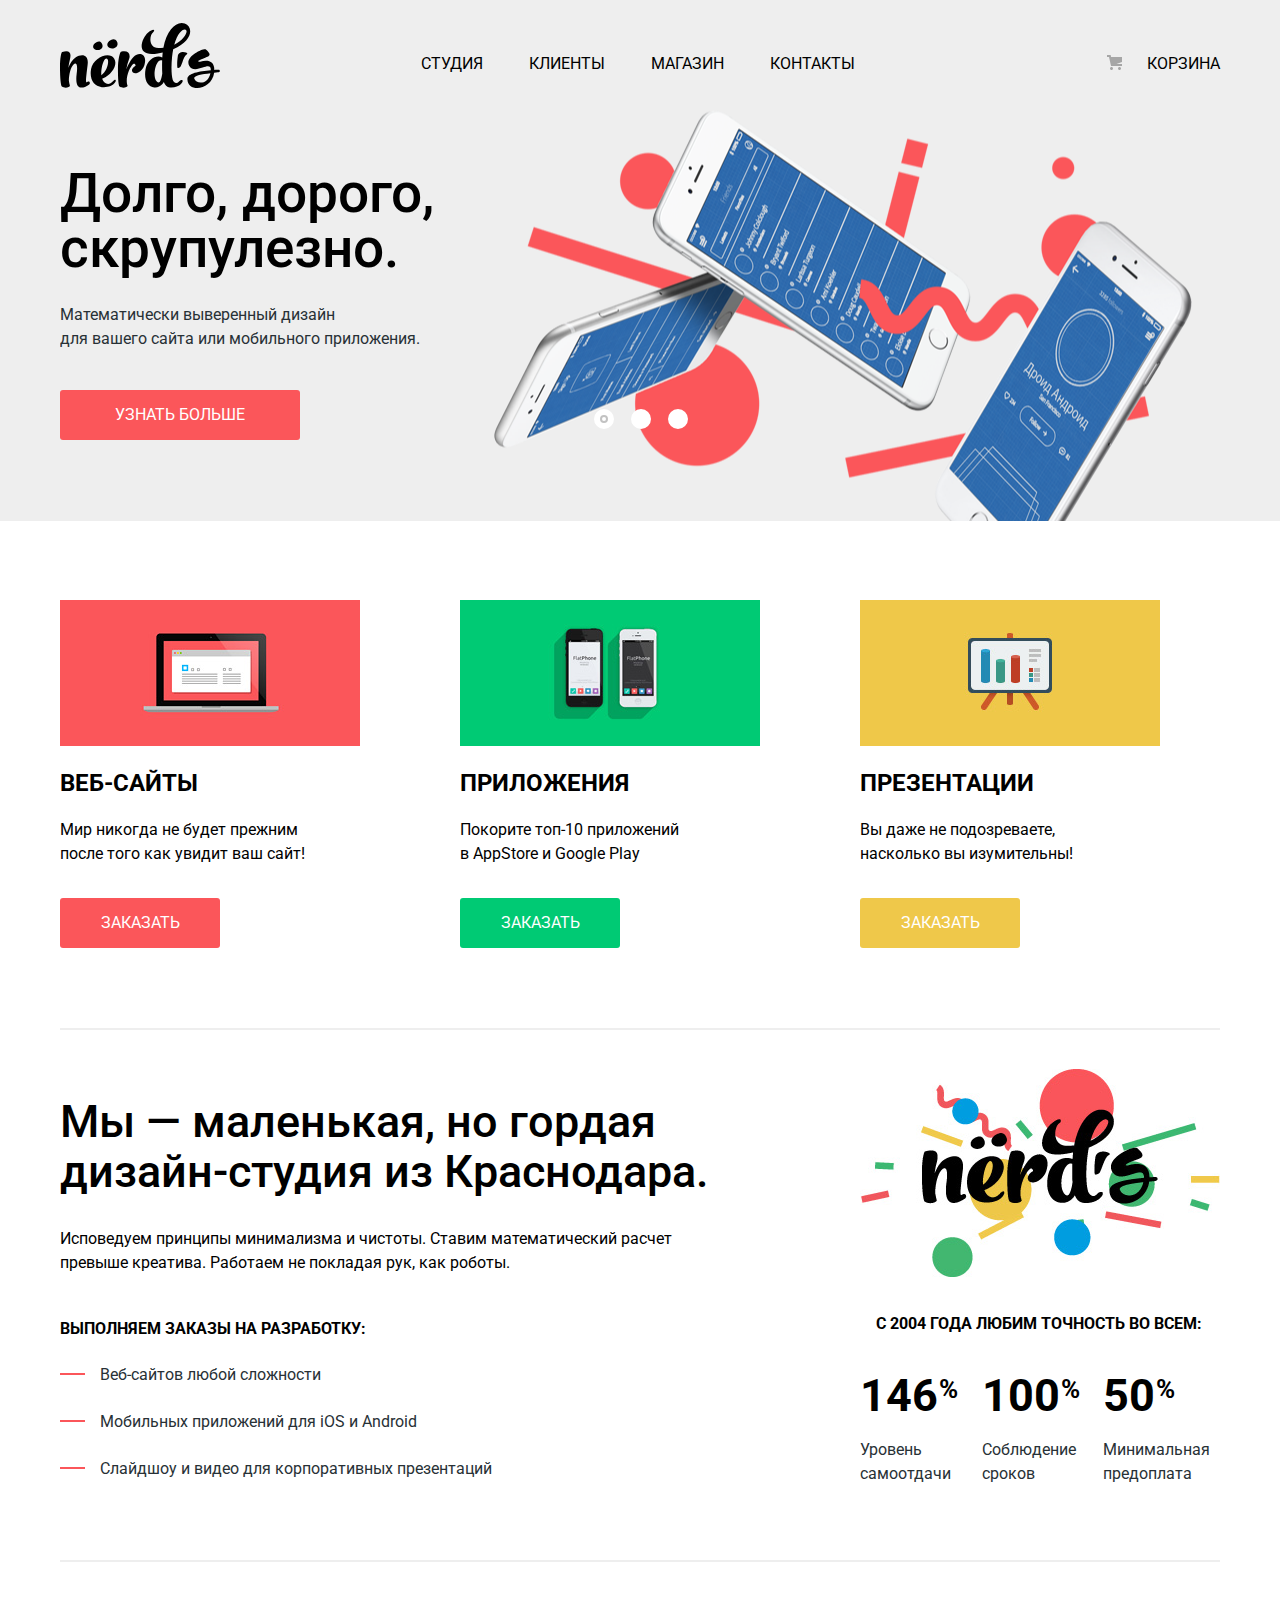
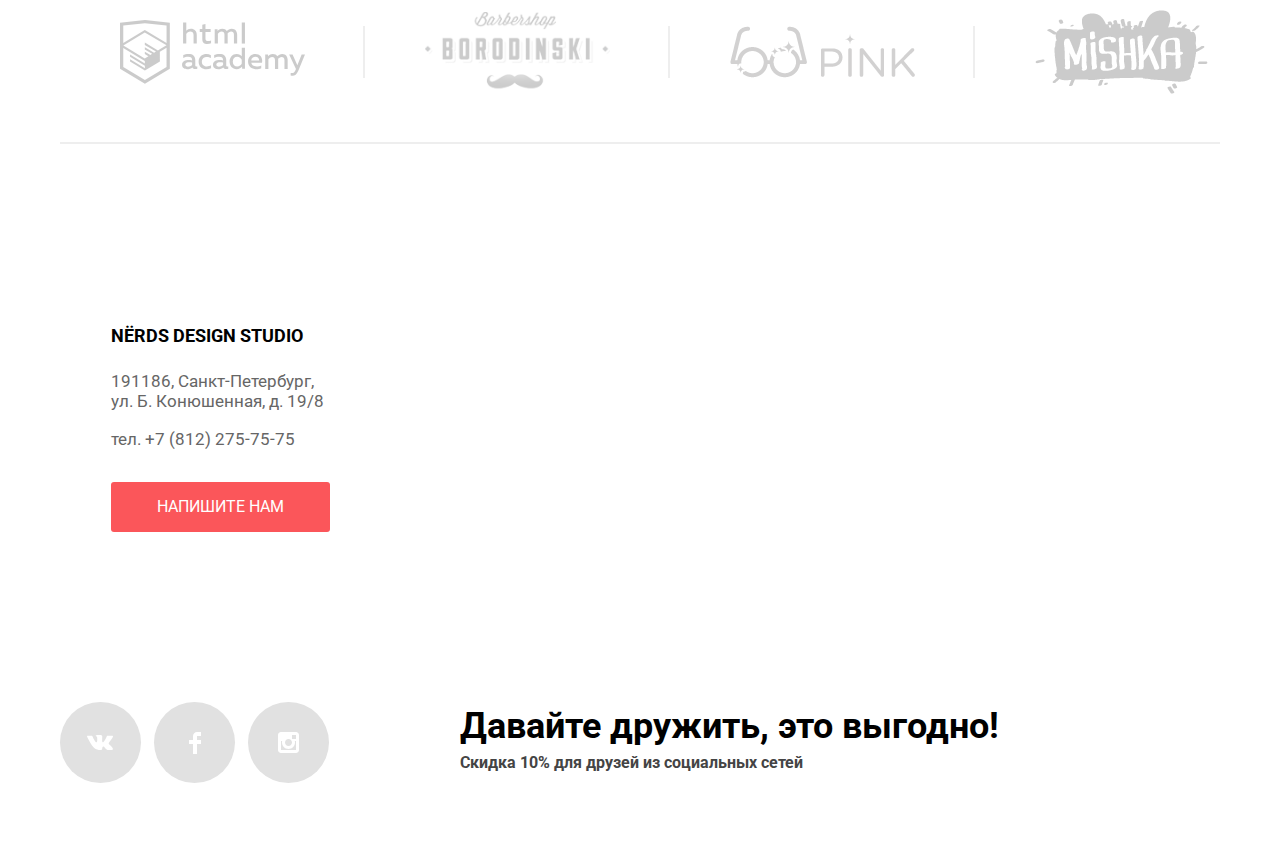
==== commit 243c9c76: "последний правки" ====
--- a/index.html
+++ b/index.html
@@ -1,12 +1,12 @@
 <!DOCTYPE html>
 <html class="page" lang="ru">
    <head>
-      <meta charset="utf-8" />
+      <meta charset="utf-8">
       <meta name="viewport" content="width=device-width, initial-scale=1.0">
       <title>HTML Academy: Нёрдс</title>
-      <link href="https://fonts.googleapis.com/css2?family=Roboto:wght@400;700&display=swap" rel="stylesheet" />
-      <link href="./css/normalize.css" rel="stylesheet" />
-      <link href="./css/style.css" rel="stylesheet" />
+      <link href="https://fonts.googleapis.com/css2?family=Roboto:wght@400;700&display=swap" rel="stylesheet">
+      <link href="./css/normalize.css" rel="stylesheet">
+      <link href="./css/style.css" rel="stylesheet">
    </head>
    <body class="page-body">
       <main class="main">
@@ -87,8 +87,8 @@
             <section class="services">
                <div class="services-websites">
                   <img src="./img/illustration-1.png" width="300" height="146" alt="Веб-сайт">
-                  <h3 class="web-title">Веб-сайты</h3>
-                  <p>
+                  <h2 class="web-title">Веб-сайты</h2>
+                  <p class="services-text">
                      Мир никогда не будет прежним<br>
                      после того как увидит ваш сайт!
                   </p>
@@ -96,8 +96,8 @@
                </div>
                <div class="services-applications">
                   <img src="./img/illustration-2.png" width="300" height="146" alt="Мобильное приложение">
-                  <h3 class="app-title">Приложения</h3>
-                  <p>
+                  <h2 class="app-title">Приложения</h2>
+                  <p class="services-text">
                      Покорите топ-10 приложений<br>
                      в AppStore и Google Play
                   </p>
@@ -105,8 +105,8 @@
                </div>
                <div class="services-presentations">
                   <img src="./img/illustration-3.png" width="300" height="146" alt="Презентация">
-                  <h3 class="present-title">Презентации</h3>
-                  <p>
+                  <h2 class="present-title">Презентации</h2>
+                  <p class="services-text">
                      Вы даже не подозреваете,<br>
                      насколько вы изумительны!
                   </p>
@@ -115,12 +115,12 @@
             </section>
             <section class="about">
                <div class="about-description">
-                  <h3 class="about-description-weare">
+                  <h1 class="about-description-weare">
                      Мы — маленькая, но гордая<br>
                      дизайн-студия из Краснодара.
-                  </h3>
+                  </h1>
                   <p class="desc-weare-text">
-                     Исповедуем принципы минимализма и чистоты. Ставим математический расчет<br />
+                     Исповедуем принципы минимализма и чистоты. Ставим математический расчет<br>
                      превыше креатива. Работаем не покладая рук, как роботы.
                   </p>
                   <p class="about-subtitle">Выполняем заказы на разработку:</p>
@@ -132,24 +132,24 @@
                </div>
                <div class="about-stats">
                   <img class="logo" src="./img/nerds-illustration.png" width="360" height="208" alt="Лого Nerds" />
-                  <h4 class="accuracy-subtitle">с 2004 года любим точность во всем:</h4>
+                  <p class="accuracy-subtitle">с 2004 года любим точность во всем:</p>
                   <div class="stats-content">
                      <div>
-                        <p>146 <span class="procent">%</span></p>
+                        <p class="procent-number">146 <span class="procent">%</span></p>
                         <span class="procent-text">
                            Уровень <br>
                            самоотдачи
                         </span>
                      </div>
                      <div>
-                        <p>100 <span class="procent">%</span></p>
+                        <p class="procent-number">100 <span class="procent">%</span></p>
                         <span class="procent-text">
                            Соблюдение <br>
                            сроков
                         </span>
                      </div>
                      <div>
-                        <p>50 <span class="procent">%</span></p>
+                        <p class="procent-number">50 <span class="procent">%</span></p>
                         <span class="procent-text">
                            Минимальная <br>
                            предоплата
@@ -185,30 +185,27 @@
             <iframe class="map" src="https://www.google.com/maps/embed?pb=!1m18!1m12!1m3!1d1998.6036253002837!2d30.320858715755655!3d59.93871916905462!2m3!1f0!2f0!3f0!3m2!1i1024!2i768!4f13.1!3m3!1m2!1s0x4696310fca145cc1%3A0x42b32648d8238007!2z0JHQvtC70YzRiNCw0Y8g0JrQvtC90Y7RiNC10L3QvdCw0Y8g0YPQuy4sIDE5LzgsINCh0LDQvdC60YIt0J_QtdGC0LXRgNCx0YPRgNCzLCAxOTExODY!5e0!3m2!1sru!2sru!4v1602008952805!5m2!1sru!2sru" height="415" style="border: 0;" allowfullscreen="" aria-hidden="false" tabindex="0"></iframe>
             <div class="info_holder">
                <div class="info_holder_block">
-                  <div class="our-location-block">
-                     <h3 class="our-location-header">
-                        Nёrds Dedign Studio
-                     </h3>
+                  <div class="our-location-block-index">
+                     <h2 class="our-location-header-index">
+                        Nёrds Design Studio
+                     </h2>
                      <div class="our-location-description">
-                        <p>191186, Санкт-Петербург, ул. Б. Конюшенная, д. 19/8</p>
+                        <p class="our-location-adrress">191186, Санкт-Петербург, ул. Б. Конюшенная, д. 19/8</p>
                         <a href="tel:+78122757575">тел. +7 (812) 275-75-75</a>
                      </div>
-                     <a class="writeus-button">Напишите нам</a>
+                     <a class="write-us-button">Напишите нам</a>
                   </div>
                </div>
             </div>
          </section>
       </main>
       <footer class="footer">
-         <div class="footer__inner">
+         <div class="footer__index">
             <ul class="footer-social">
                <li>
                   <a class="social-icon" href="#">
                      <svg width="27" height="15" viewBox="0 0 27 15" fill="none">
-                        <path
-                           d="M16.138 11.51C17.094 11.201 18.318 13.55 19.621 14.449C20.599 15.13 21.348 14.983 21.348 14.983L24.821 14.933C24.821 14.933 26.636 14.821 25.778 13.379C25.707 13.259 25.275 12.31 23.193 10.357C21.016 8.31404 21.311 8.64504 23.932 5.11304C25.529 2.96004 26.168 1.64504 25.968 1.08504C25.776 0.546037 24.603 0.686037 24.603 0.686037L20.69 0.713037C20.309 0.714037 19.986 0.832037 19.839 1.22804C19.836 1.23204 19.218 2.89404 18.394 4.30704C16.653 7.29604 15.958 7.45504 15.67 7.26804C15.009 6.83504 15.176 5.53104 15.176 4.60404C15.176 1.70704 15.608 0.499037 14.33 0.187037C13.903 0.0830374 13.591 0.0150374 12.502 0.00503741C11.11 -0.0159626 9.92797 0.00503743 9.25797 0.334037C8.81297 0.557037 8.47197 1.04604 8.67897 1.07404C8.93897 1.10904 9.52197 1.23404 9.83397 1.66004C10.235 2.21204 10.223 3.44904 10.223 3.44904C10.223 3.44904 10.452 6.86004 9.68297 7.28304C9.15497 7.57304 8.43297 6.98104 6.87997 4.26704C6.08697 2.87904 5.48797 1.34504 5.48797 1.34504C5.48797 1.34504 5.37197 1.06004 5.16197 0.904037C4.91197 0.719037 4.56197 0.660037 4.56197 0.660037L0.84797 0.684037C0.84797 0.684037 0.28997 0.700037 0.0849697 0.946037C-0.0970303 1.16404 0.0699697 1.61404 0.0699697 1.61404C0.0699697 1.61404 2.97897 8.49504 6.27297 11.961C9.29297 15.143 12.725 14.932 12.725 14.932H14.28C14.28 14.932 14.749 14.878 14.989 14.62C15.213 14.38 15.203 13.929 15.203 13.929C15.203 13.929 15.172 11.82 16.138 11.51Z"
-                           fill="white"
-                        />
+                        <path d="M16.138 11.51C17.094 11.201 18.318 13.55 19.621 14.449C20.599 15.13 21.348 14.983 21.348 14.983L24.821 14.933C24.821 14.933 26.636 14.821 25.778 13.379C25.707 13.259 25.275 12.31 23.193 10.357C21.016 8.31404 21.311 8.64504 23.932 5.11304C25.529 2.96004 26.168 1.64504 25.968 1.08504C25.776 0.546037 24.603 0.686037 24.603 0.686037L20.69 0.713037C20.309 0.714037 19.986 0.832037 19.839 1.22804C19.836 1.23204 19.218 2.89404 18.394 4.30704C16.653 7.29604 15.958 7.45504 15.67 7.26804C15.009 6.83504 15.176 5.53104 15.176 4.60404C15.176 1.70704 15.608 0.499037 14.33 0.187037C13.903 0.0830374 13.591 0.0150374 12.502 0.00503741C11.11 -0.0159626 9.92797 0.00503743 9.25797 0.334037C8.81297 0.557037 8.47197 1.04604 8.67897 1.07404C8.93897 1.10904 9.52197 1.23404 9.83397 1.66004C10.235 2.21204 10.223 3.44904 10.223 3.44904C10.223 3.44904 10.452 6.86004 9.68297 7.28304C9.15497 7.57304 8.43297 6.98104 6.87997 4.26704C6.08697 2.87904 5.48797 1.34504 5.48797 1.34504C5.48797 1.34504 5.37197 1.06004 5.16197 0.904037C4.91197 0.719037 4.56197 0.660037 4.56197 0.660037L0.84797 0.684037C0.84797 0.684037 0.28997 0.700037 0.0849697 0.946037C-0.0970303 1.16404 0.0699697 1.61404 0.0699697 1.61404C0.0699697 1.61404 2.97897 8.49504 6.27297 11.961C9.29297 15.143 12.725 14.932 12.725 14.932H14.28C14.28 14.932 14.749 14.878 14.989 14.62C15.213 14.38 15.203 13.929 15.203 13.929C15.203 13.929 15.172 11.82 16.138 11.51Z" fill="white"/>
                      </svg>
                   </a>
                </li>
@@ -222,40 +219,35 @@
                <li>
                   <a class="social-icon" href="#">
                      <svg width="21" height="21" viewBox="0 0 21 21" fill="none">
-                        <path
-                           fill-rule="evenodd"
-                           clip-rule="evenodd"
-                           d="M3 0H18C19.65 0 21 1.35 21 3V18C21 19.65 19.65 21 18 21H3C1.35 21 0 19.65 0 18V3C0 1.35 1.35 0 3 0ZM14 10.5C14 8.57 12.43 7 10.5 7C8.57 7 7 8.57 7 10.5C7 12.43 8.57 14 10.5 14C12.43 14 14 12.43 14 10.5ZM3 18V9H4.181C4.0626 9.49127 4.00186 9.99467 4 10.5C4 14.0899 6.91015 17 10.5 17C14.0899 17 17 14.0899 17 10.5C16.9986 9.99464 16.9379 9.49118 16.819 9H18V18H3ZM14 7H18V3H14V7Z"
-                           fill="white"
-                        />
+                        <path fill-rule="evenodd" clip-rule="evenodd" d="M3 0H18C19.65 0 21 1.35 21 3V18C21 19.65 19.65 21 18 21H3C1.35 21 0 19.65 0 18V3C0 1.35 1.35 0 3 0ZM14 10.5C14 8.57 12.43 7 10.5 7C8.57 7 7 8.57 7 10.5C7 12.43 8.57 14 10.5 14C12.43 14 14 12.43 14 10.5ZM3 18V9H4.181C4.0626 9.49127 4.00186 9.99467 4 10.5C4 14.0899 6.91015 17 10.5 17C14.0899 17 17 14.0899 17 10.5C16.9986 9.99464 16.9379 9.49118 16.819 9H18V18H3ZM14 7H18V3H14V7Z" fill="white"/>
                      </svg>
                   </a>
                </li>
             </ul>
             <p class="footer-letfriend-title">
-               Давайте дружить, это выгодно!<br />
+               Давайте дружить, это выгодно!<br>
                <span class="footer-discount">Скидка 10% для друзей из социальных сетей</span>
             </p>
          </div>
       </footer>
       <div class="modal-holder">
          <section class="modal">
-            <h2 class="modal__title">Напишите нам</h2>
+            <p class="modal__title">Напишите нам</p>
             <form class="modal-form" action="#">
                <p class="modal__item">
                   <label for="modal-name">Ваше имя:</label>
-                  <input class="name" type="text" id="modal-name" placeholder="Имя Фамилия" />
+                  <input class="name" type="text" id="modal-name" placeholder="Имя Фамилия">
                </p>
                <p class="modal__item">
                   <label for="modal-mail">Ваш email:</label>
-                  <input type="email" id="modal-mail" placeholder="email@example.com" />
+                  <input type="email" id="modal-mail" placeholder="email@example.com">
                </p>
                <p class="modal__item">
                   <label for="modal-text">Текст письма:</label>
                   <textarea class="modal-textarea" name="modaltext" id="modal-text" placeholder="В свободной форме"></textarea>
                </p>
             </form>
-            <button class="modalbutton" type="submit">Отправить</button>
+            <button class="modal-button" type="submit">Отправить</button>
             <button class="modal-close" type="button" aria-label="Закрыть"></button>
          </section>
       </div>
--- a/css/style.css
+++ b/css/style.css
@@ -62,7 +62,7 @@
 }
 
 .main--catalog {
-	grid-template-rows: 355px 1fr 205px 215px;
+	grid-template-rows: 329px 1fr 205px 215px;
 }
 
 .header {
@@ -90,11 +90,19 @@
 	align-items: center;
 }
 
+.footer__index {
+	width: 1160px;
+	padding: 31px 20px;
+	margin: 0 auto;
+	display: flex;
+	align-items: center;
+}
+
 .header-wrapper {
 	width: 1160px;
 	padding: 0 20px;
 	margin: 0 auto;
-	}
+}
 
 .wrapper {
 	grid-area: content;
@@ -112,7 +120,7 @@
 }
 
 .wrapper--catalog {
-	padding-top: 34px;
+	padding-top: 60px;
 	padding-bottom: 49px;
 	width: 1160px;
 	padding-left: 20px;
@@ -141,7 +149,7 @@
 
 .main-navigation-logo {
 	margin-right: 201px;
-	}
+}
 
 .main-navigation-logo:active {
 	color: var(--toggle-color);
@@ -170,7 +178,7 @@
 .main-navigation-list__item {
 	padding-right: 46px;
 	padding-top: 11px;
-	}
+}
 
 .main-navigation-list__item.active a:after {
 	content: '';
@@ -180,7 +188,7 @@
 	background: var(--button-red);
 	width: 100%;
 	bottom: -22px;
-	}
+}
 
 .main-navigation-list a,
 .main-navigation-basket {
@@ -193,7 +201,7 @@
 
 .main-navigation-basket {
 	margin-left: auto;	
-	padding-top: 15px;
+	padding-top: 11px;
 }
 
 .main-navigation-list :hover {
@@ -207,6 +215,10 @@
 .services {
 	display: flex;
 	margin-bottom: 80px;
+}
+
+.services-text {
+	margin-bottom: 32px;
 }
 
 .services-websites,
@@ -221,7 +233,8 @@
 	font-size: 24px;
 	line-height: 20px;
 	text-transform: uppercase;
-	font-weight: bold;	
+	font-weight: bold;
+	margin-bottom: 25px;
 }
 
 .web-button,
@@ -284,13 +297,12 @@
 }
 
 .about {
-	width: auto;
-	margin: 0 auto;
+	width: auto;	
 	display: flex;
 	justify-content: space-between;
-	margin-bottom: 44px;
+	margin-bottom: 40px;
 	border-top: 2px solid var(--backgroundcolor);
-	padding-top: 28px;
+	padding-top: 37px;
 }
 
 .about-description-weare {
@@ -307,8 +319,8 @@
 
 .desc-weare-text {
 	margin-bottom: 42px;
-
-}
+}
+
 .about-subtitle {
 	text-transform: uppercase;
 	font-weight: bold;
@@ -355,16 +367,17 @@
 }
 
 .stats-content p {
-	margin-bottom: 5px;
-	margin-top: 15px;
+	margin-bottom: 17px;
+   margin-top: 18px;
+   line-height: 50px;
 }
 
 .about-stats {
 	margin-left: 50px;
-	margin-top: 13px;
-}
-
-.about-stats p {
+	margin-top: 2px;
+}
+
+.procent-number {
 	font-weight: bold;
 	font-size: 45px;
 	line-height: 64px;
@@ -451,6 +464,7 @@
 	top: 0;
 }
 
+
 .info_holder_block {
 	max-width: 1160px;
 	margin: 0 auto;
@@ -465,9 +479,24 @@
    top: 37px;
    left: 0px;
 	padding: 39px 51px;	
-	}
-
-.our-location-block .writeus-button {
+}
+
+.our-location-block-index {
+	width: 221px;
+   text-align: left;
+   background-color: var(--button-text);
+   position: relative;
+   top: 37px;
+   left: 0px;
+	padding: 21px 51px;	
+}
+
+.our-location-adrress {
+	margin-bottom: 16px;
+	line-height: 20px;
+}
+
+.our-location-block .write-us-button {
 	display: block;
 	width: 219px;
 	height: 50px;
@@ -484,6 +513,39 @@
 	font-size: 16px;
 }
 
+.our-location-block-index .write-us-button {
+	display: block;
+	width: 219px;
+	height: 50px;
+	background: var(--button-red);
+	border-radius: 3px;
+	text-transform: uppercase;
+	color: var(--button-text);
+	border: none;
+	outline: none;
+	cursor: pointer;
+	text-align: center;
+	text-decoration: none;
+	line-height: 50px;
+	font-size: 16px;
+}
+
+.footer-social li {
+	padding-right: 12px;
+}
+
+.our-location-header-index {
+	font-size: 18px;
+	color: var(--basic-black);
+	font-family: "Roboto", "Arial", sans-serif;
+	font-weight: bold;
+	font-style: normal;
+	text-transform: uppercase;
+	margin-bottom: 23px;
+	padding-top: 27px;
+}
+
+
 .our-location-header {
 	font-size: 18px;
 	color: var(--basic-black);
@@ -491,8 +553,13 @@
 	font-weight: bold;
 	font-style: normal;
 	text-transform: uppercase;
-	margin-bottom: 25px;
-	}
+	margin-bottom: 21px;
+	padding-top: 27px;
+}
+
+.our-location-text {
+	margin-bottom: 10px;
+}
 
 .our-location-description {
 	font-size: 17px;
@@ -500,14 +567,14 @@
 	font-family: "Roboto", "Arial", sans-serif;
 	font-weight: normal;
 	font-style: normal;
-	margin-bottom: 29px;
-	}
-
-.writeus-button:hover {
+	margin-bottom: 31px;
+}
+
+.write-us-button:hover {
 	background-color: var(--buttormore-red);
 }
 
-.writeus-button:active {
+.write-us-button:active {
 	background-color: var(--socialicon-red);	
 	color: var(--slidebtnactive-color);	
 }
@@ -558,8 +625,8 @@
 .footer-letfriend-title {
 	font-weight: bold;
 	font-size: 36px;
-	line-height: 36px;		
-	}
+	line-height: 30px;		
+}
 
 .footer-discount {
 	font-size: 16px;
@@ -572,14 +639,14 @@
 .catalog-title {
 	margin: 0 auto;
 	margin-top: 75px;
-	}
+}
 
 .catalog-text {	 
 	text-align: center;
 	font-weight: 500;
 	font-size: 55px;
-	line-height: 55px;
-	}
+	line-height: 45px;
+}
 
 .range-controls {
 	position: relative;
@@ -628,7 +695,9 @@
 .price-title {
 	margin: 0px;	
 	margin-bottom: 47px;
-	}
+	text-transform: uppercase;
+	line-height: 24px;
+}
 
 .price-controls {
 	display: flex;
@@ -659,7 +728,7 @@
 	margin: 0;	
 	list-style: none;
 	line-height: 18px;
-	}
+}
 
 .filter legend {
 	margin-bottom: 7px;	
@@ -667,7 +736,7 @@
 	font-weight: bold;
 	line-height: 30px;
 	text-transform: uppercase;
-	}
+}
 
 .filter-option {
 	padding-left: 41px;
@@ -689,26 +758,26 @@
 	height: 23px;
 	display: flex;
 	align-items: center;
-	margin-bottom: 17px;
-	}
+	margin-bottom: 18px;
+}
 
 .filter-checkbox:last-child {
 	margin-bottom: 15px;
-	}
+}
 
 .filter-item.filter-item--range {
-	margin-bottom: 52px;	
-	}
+	margin-bottom: 53px;	
+}
 
 .filter-item.filter-item--radio {
 	margin-bottom: 35px;
 	margin-left: -14px;
-	}
+}
 
 .filter-item.filter-item--checkbox {
 	margin-bottom: 23px;
 	margin-left: -14px;
-	}
+}
 
 .filter-option:hover {
 	opacity: 1;
@@ -792,6 +861,7 @@
 
 .sort-title {
 	margin: 0;
+	text-transform: uppercase;
 }
 
 .sort-list {
@@ -805,6 +875,11 @@
 	padding: 0;
 	list-style-type: none;
 	width: 360px;
+}
+
+
+.sort-list li:nth-child(3) {
+	margin-right: 22px;
 }
 
 .content {
@@ -834,13 +909,13 @@
    flex-wrap: wrap;
    margin-bottom: 24px;
    justify-content: space-between;
-	}
+}
 
 .card {
 	position: relative;
    width: 364px;
    height: 652px;
-	}
+}
 
 .card__img-holder {
 	border: 1px solid var(--cardimghold-color);
@@ -848,12 +923,12 @@
    width: 359px;
    height: 574px;
    border-radius: 0 0 5px 5px;
-	}
+}
 
 .card__img {
 	width: 100%;
 	display: block;
-	}
+}
 
 .frame {	 
 	width: 360px;
@@ -864,24 +939,24 @@
 	display: none;
 }
 
-.frametitle {
+.frame-title {
 	font-weight: bold;
 	font-size: 18px;
-	line-height: 30px;
+	line-height: 18px;
 	text-transform: uppercase;
 	text-align: center;
 	color: var(--basic-black);
 }
 
-.frametext {
+.frame-text {
 	color: var(--ourlocationdesc-color);
 	font-size: 16px;
 	line-height: 18px;
 	text-align: center;
 }
 
-.framebutton {
-	width: 219px;
+.frame-button {
+	width: 201px;
 	height: 50px;
 	background: var(--button-red);
 	border-radius: 3px;
@@ -891,21 +966,15 @@
 	margin: auto;
 	text-align: center;	
 	position: absolute;
-	top: 100px; left: 0; bottom: 0px; right: 0;	    
-}
-
-.framebtnprice {
-	margin: 13px auto;
-}
-
-.framebtnprice:after {
+	top: 88px; left: 0; bottom: 0px; right: 0;	    
+}
+
+.frame-btn-price {
+	margin: 12px auto;
+}
+
+.frame-btn-price:after {
 	content: "\20BD";	 
-}
-
-.buttonprice {
-	font-size: 16px;
-	line-height: 18px;
-	font-weight: 500;
 }
 
 .card:hover {
@@ -939,7 +1008,12 @@
 }
 
 .circle:first-child {
-	margin-left: 13px;
+	margin-left: 15px;
+	margin-right: 6px;
+}
+
+.circle:nth-child(2) {
+	margin-right: 6px;
 }
 
 .pagination-list {
@@ -998,7 +1072,7 @@
 	left: 0;
 	right: 0;
 	bottom: 0; 
-	display: none;
+	display: none;	
 }
 
 .modal {
@@ -1008,7 +1082,8 @@
 	margin: auto;
 	border: 1px solid var(--basic-black);
 	box-shadow: 0 30px 50px rgba(0, 0, 0, 0.7);
-	position: relative;  
+	position: relative;
+	border: none; 
 }
 
 .modal-form {
@@ -1057,7 +1132,7 @@
 	font-weight: 700;
 }
 
-.modalbutton {
+.modal-button {
 	background-color: var(--button-red);
 	width: 259px;
 	height: 50px;
